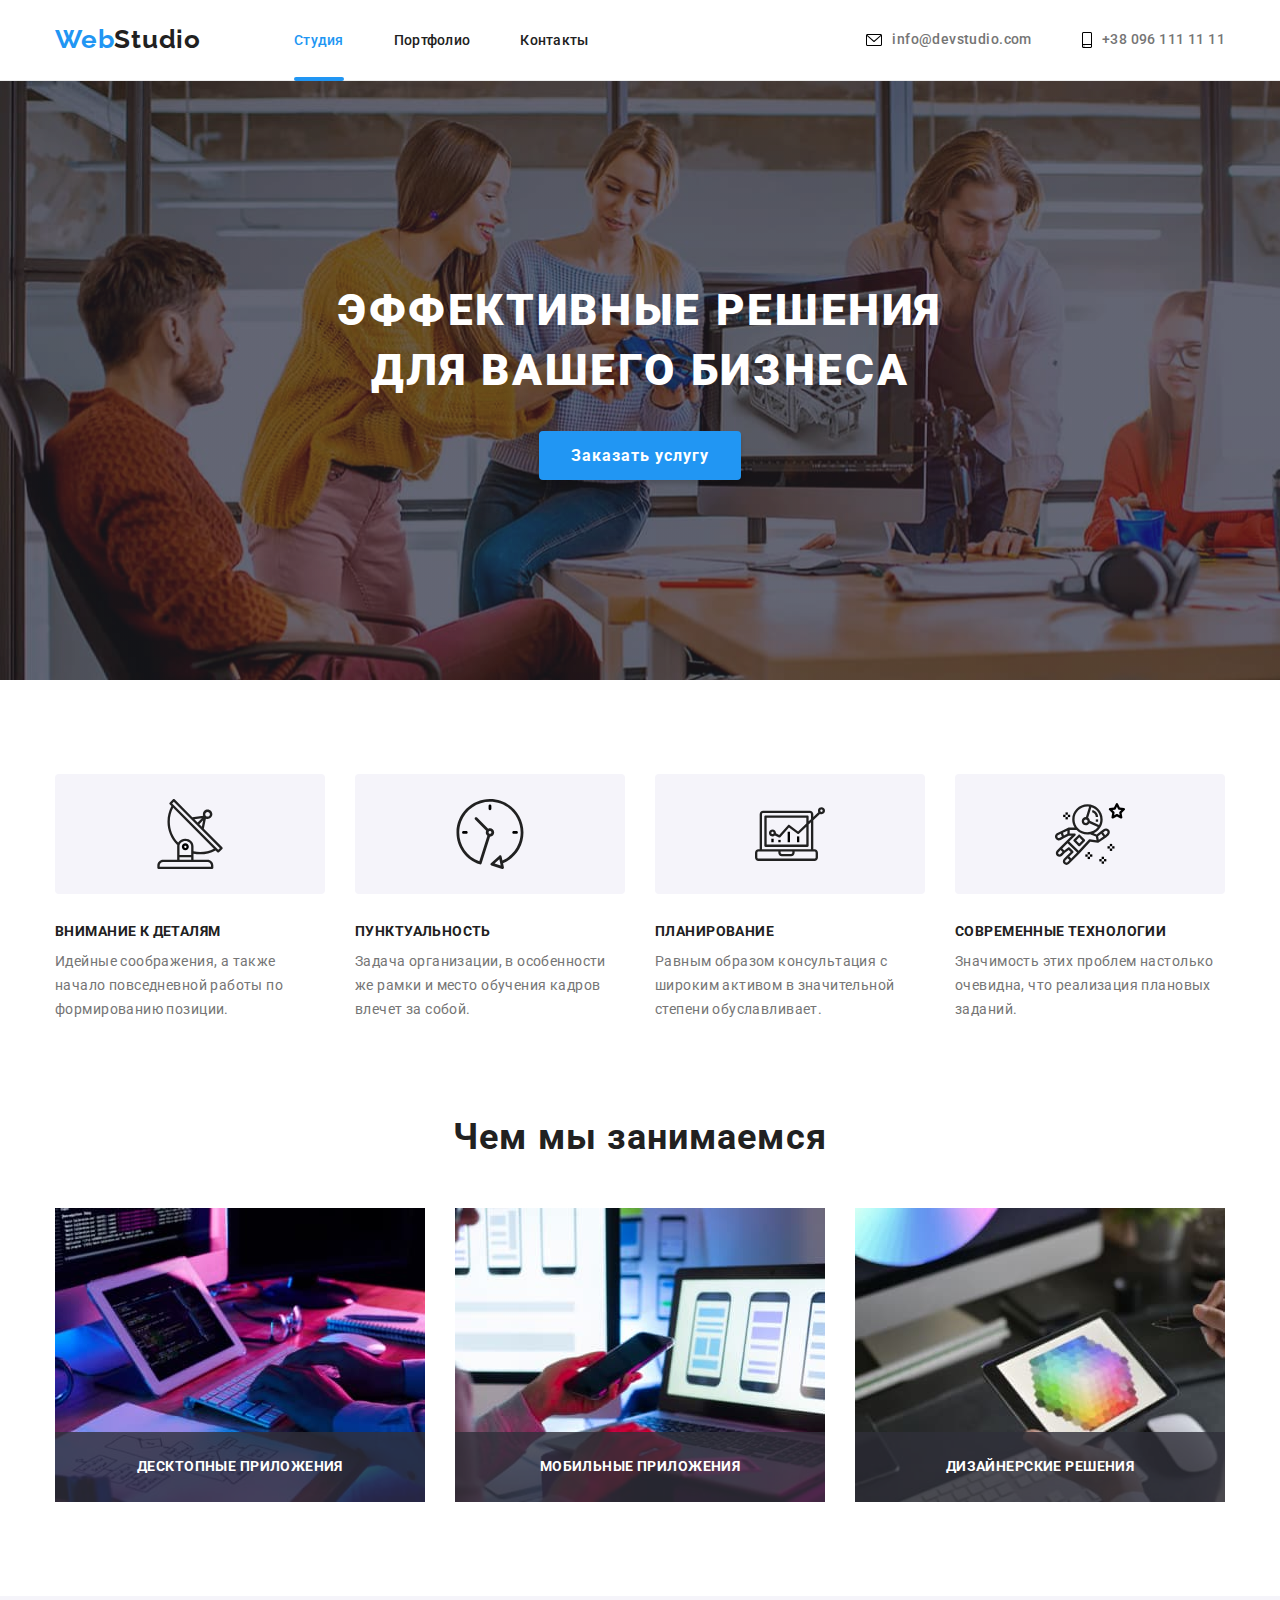
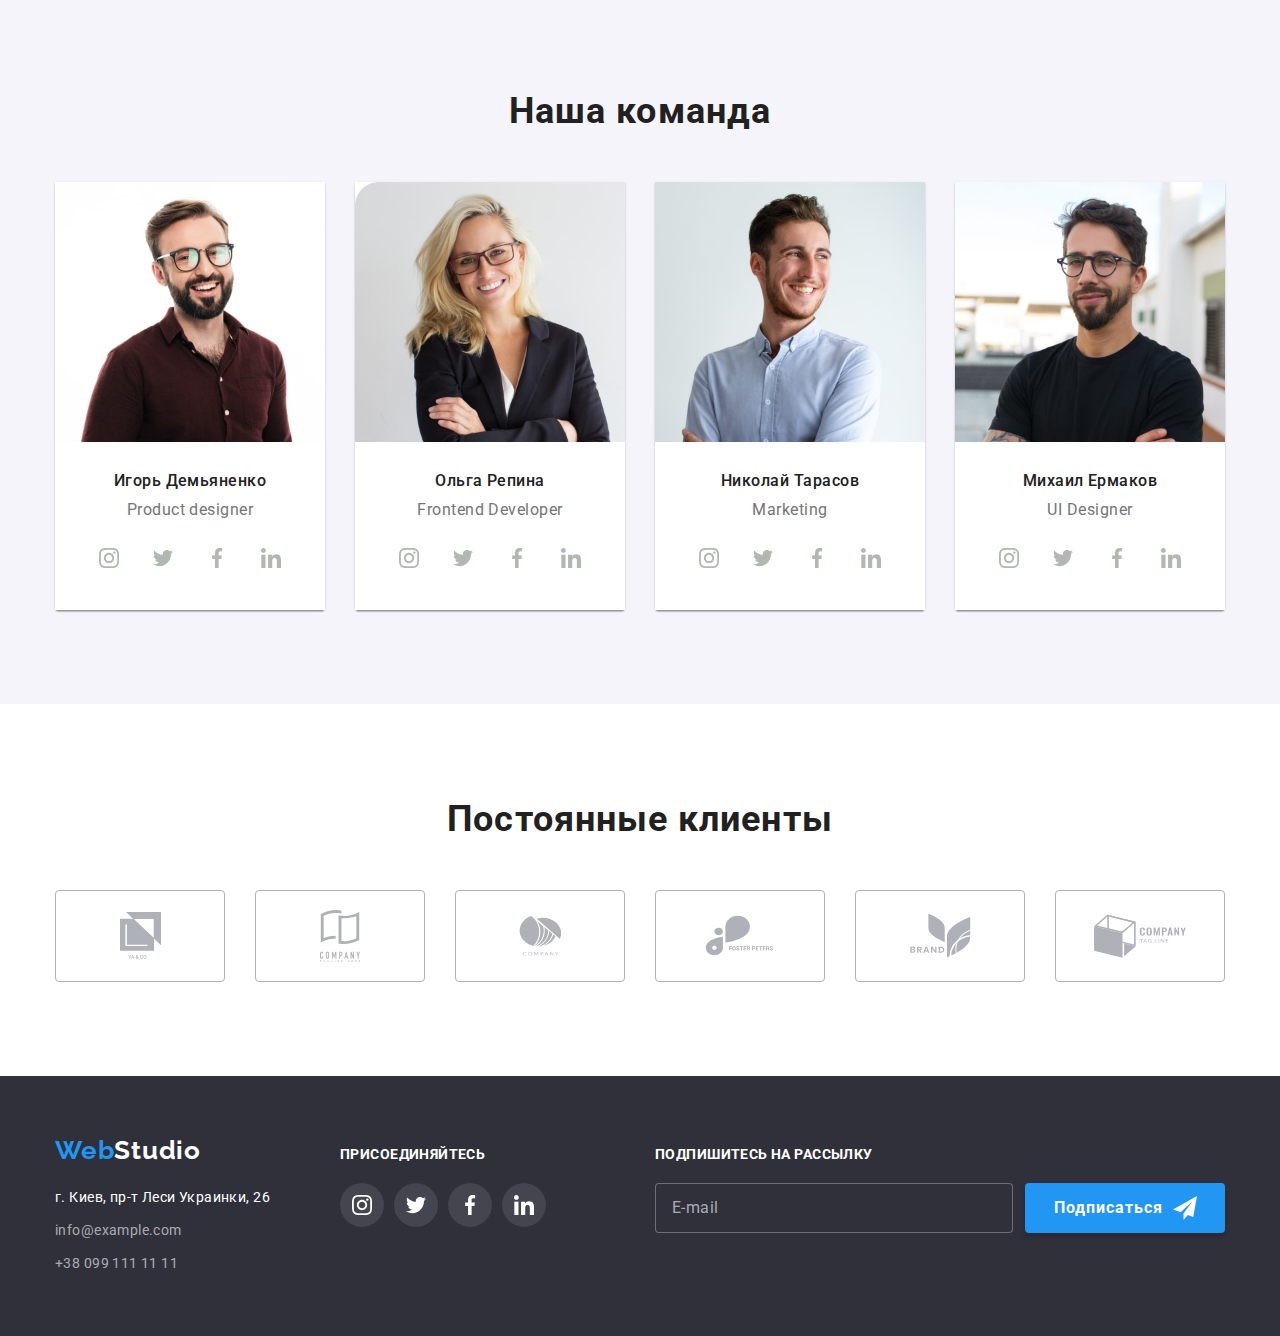
==== index.html @ 94e35ec6 "добавляет scss и бем" ====
<!DOCTYPE html>
<html lang="ru">
  <head>
    <meta charset="UTF-8" />
    <meta http-equiv="X-UA-Compatible" content="IE=edge" />
    <meta name="viewport" content="width=device-width, initial-scale=1.0" />
    <title>Web Studio</title>
    <link rel="preconnect" href="https://fonts.gstatic.com" />
    <link
      href="https://fonts.googleapis.com/css2?family=Raleway:wght@700&family=Roboto:wght@400;500;700;900&display=swap"
      rel="stylesheet"
    />
    <!-- <link
      rel="stylesheet"
      href="https://cdnjs.cloudflare.com/ajax/libs/modern-normalize/1.1.0/modern-normalize.min.css"
    /> -->
    <!-- <link rel="stylesheet" href="./css/styles.css" /> -->

    <link rel="stylesheet" href="/css/main.min.css" />
  </head>
  <body>
    <!-- =========== section header ============== -->
    <header class="section-header">
      <div class="conteiner section-header__conteiner">
        <a href="index.html" class="logo"
          ><span class="logo--blue">Web</span>Studio</a
        >
        <!--================ navigation ============== -->
        <nav class="menu">
          <ul class="list menu__list">
            <li class="menu__item">
              <a href="index.html" class="link menu__link menu__link--current"
                >Студия</a
              >
            </li>

            <li class="menu__item">
              <a href="./portfolio.html" class="link menu__link">Портфолио</a>
            </li>

            <li class="menu__item">
              <a href="" class="link menu__link">Контакты</a>
            </li>
          </ul>
        </nav>
        <ul class="list section-header__contacts">
          <li class="section-header__item">
            <a
              href="mailto:info@devstudio.com"
              class="link section-header__link"
            >
              <svg class="section-header__icon" width="16" height="12">
                <use href="./images/icons/sprite.svg#icon-envelope1"></use>
              </svg>
              info@devstudio.com</a
            >
          </li>

          <li class="section-header__item">
            <a href="tel:+380961111111" class="link section-header__link">
              <svg class="section-header__icon" width="10" height="16">
                <use href="./images/icons/sprite.svg#icon-smartphone"></use>
              </svg>
              +38 096 111 11 11</a
            >
          </li>
        </ul>
      </div>
    </header>
    <!-- =========== end section header ============== -->

    <main>
      <!--=============== section Hero ==============-->
      <section class="section-hero">
        <div class="section-hero__conteiner">
          <h1 class="section-hero__title">
            Эффективные решения для вашего бизнеса
          </h1>
          <button type="button" data-modal-open class="modal-btn">
            Заказать услугу
          </button>
        </div>
      </section>

      <!--============== section features company ===========-->
      <section class="section features">
        <div class="conteiner">
          <h2 class="visually-hidden">Особенности компании</h2>

          <ul class="list features__list">
            <li class="features__item">
              <div class="features__box">
                <svg class="features__icon">
                  <use href="./images/icons/sprite.svg#icon-antenna"></use>
                </svg>
              </div>
              <h3 class="features__title">Внимание к деталям</h3>
              <p class="features__description">
                Идейные соображения, а также начало повседневной работы по
                формированию позиции.
              </p>
            </li>

            <li class="features__item">
              <div class="features__box">
                <svg class="features__icon">
                  <use href="./images/icons/sprite.svg#icon-clock"></use>
                </svg>
              </div>
              <h3 class="features__title">Пунктуальность</h3>
              <p class="features__description">
                Задача организации, в особенности же рамки и место обучения
                кадров влечет за собой.
              </p>
            </li>

            <li class="features__item">
              <div class="features__box">
                <svg class="features__icon">
                  <use href="./images/icons/sprite.svg#icon-diagram"></use>
                </svg>
              </div>
              <h3 class="features__title">Планирование</h3>
              <p class="features__description">
                Равным образом консультация с широким активом в значительной
                степени обуславливает.
              </p>
            </li>

            <li class="features__item">
              <div class="features__box">
                <svg class="features__icon">
                  <use href="./images/icons/sprite.svg#icon-astronaut"></use>
                </svg>
              </div>
              <h3 class="features__title">Современные технологии</h3>
              <p class="features__description">
                Значимость этих проблем настолько очевидна, что реализация
                плановых заданий.
              </p>
            </li>
          </ul>
        </div>
      </section>

      <!--=============== section our doing ===================-->
      <section class="section doing">
        <div class="conteiner doing__conteiner">
          <h2 class="section__title">Чем мы занимаемся</h2>
          <ul class="list doing__list">
            <li class="doing__item">
              <div class="thumb-card">
                <img
                  src="./images/note.jpg"
                  alt="человек верстает сайт на компьютере"
                  width="370"
                  height="294"
                />
                <p class="thumb-card__overlay">Десктопные приложения</p>
              </div>
            </li>
            <li class="doing__item">
              <div class="thumb-card">
                <img
                  src="./images/box2.jpg"
                  alt="человек оптимизирует сайт для мобильных устройств"
                  width="370"
                  height="294"
                />
                <p class="thumb-card__overlay">Мобильные приложения</p>
              </div>
            </li>
            <li class="doing__item">
              <div class="thumb-card">
                <img
                  src="./images/box3.jpg"
                  alt="человек выполняет цветокоррекцию на планшете"
                  width="370"
                  height="294"
                />
                <p class="thumb-card__overlay">Дизайнерские решения</p>
              </div>
            </li>
          </ul>
        </div>
      </section>
      <!--========= section our team ==============-->
      <section class="section team">
        <div class="conteiner">
          <h2 class="section__title">Наша команда</h2>
          <ul class="list team__list">
            <li class="team__item">
              <img
                src="./images/img.jpg"
                alt="Фото Игоря Демьяненко"
                width="270"
                height="260"
              />
              <div class="team__box">
                <h3 class="team__members">Игорь Демьяненко</h3>
                <p class="team__description">Product designer</p>
                <ul class="list social-list">
                  <li class="social-list__item">
                    <a href="" class="social-list__link">
                      <svg class="social-list__icon">
                        <use
                          href="./images/icons/sprite.svg#icon-instagram"
                        ></use>
                      </svg>
                    </a>
                  </li>
                  <li class="social-list__item">
                    <a href="" class="social-list__link">
                      <svg class="social-list__icon">
                        <use
                          href="./images/icons/sprite.svg#icon-twitter"
                        ></use>
                      </svg>
                    </a>
                  </li>
                  <li class="social-list__item">
                    <a href="" class="social-list__link">
                      <svg class="social-list__icon">
                        <use
                          href="./images/icons/sprite.svg#icon-facebook"
                        ></use>
                      </svg>
                    </a>
                  </li>
                  <li class="social-list__item">
                    <a href="" class="social-list__link">
                      <svg class="social-list__icon">
                        <use
                          href="./images/icons/sprite.svg#icon-linkedin"
                        ></use>
                      </svg>
                    </a>
                  </li>
                </ul>
              </div>
            </li>
            <li class="team__item">
              <img
                src="./images/img2.jpg"
                alt="Фото Ольги Репиной"
                width="270"
                height="260"
              />
              <div class="team__box">
                <h3 class="team__members">Ольга Репина</h3>
                <p class="team__description">Frontend Developer</p>
                <ul class="list social-list">
                  <li class="social-list__item">
                    <a href="" class="social-list__link">
                      <svg class="social-list__icon">
                        <use
                          href="./images/icons/sprite.svg#icon-instagram"
                        ></use>
                      </svg>
                    </a>
                  </li>
                  <li class="social-list__item">
                    <a href="" class="social-list__link">
                      <svg class="social-list__icon">
                        <use
                          href="./images/icons/sprite.svg#icon-twitter"
                        ></use>
                      </svg>
                    </a>
                  </li>
                  <li class="social-list__item">
                    <a href="" class="social-list__link">
                      <svg class="social-list__icon">
                        <use
                          href="./images/icons/sprite.svg#icon-facebook"
                        ></use>
                      </svg>
                    </a>
                  </li>
                  <li class="social-list__item">
                    <a href="" class="social-list__link">
                      <svg class="social-list__icon">
                        <use
                          href="./images/icons/sprite.svg#icon-linkedin"
                        ></use>
                      </svg>
                    </a>
                  </li>
                </ul>
              </div>
            </li>
            <li class="team__item">
              <img
                src="./images/img3.jpg"
                alt="Фото Николая Тарасова"
                width="270"
                height="260"
              />
              <div class="team__box">
                <h3 class="team__members">Николай Тарасов</h3>
                <p class="team__description">Marketing</p>
                <ul class="list social-list">
                  <li class="social-list__item">
                    <a href="" class="social-list__link">
                      <svg class="social-list__icon">
                        <use
                          href="./images/icons/sprite.svg#icon-instagram"
                        ></use>
                      </svg>
                    </a>
                  </li>
                  <li class="social-list__item">
                    <a href="" class="social-list__link">
                      <svg class="social-list__icon">
                        <use
                          href="./images/icons/sprite.svg#icon-twitter"
                        ></use>
                      </svg>
                    </a>
                  </li>
                  <li class="social-list__item">
                    <a href="" class="social-list__link">
                      <svg class="social-list__icon">
                        <use
                          href="./images/icons/sprite.svg#icon-facebook"
                        ></use>
                      </svg>
                    </a>
                  </li>
                  <li class="social-list__item">
                    <a href="" class="social-list__link">
                      <svg class="social-list__icon">
                        <use
                          href="./images/icons/sprite.svg#icon-linkedin"
                        ></use>
                      </svg>
                    </a>
                  </li>
                </ul>
              </div>
            </li>
            <li class="team__item">
              <img
                src="./images/img4.jpg"
                alt="Фото Михаила Ермакова"
                width="270"
                height="260"
              />
              <div class="team__box">
                <h3 class="team__members">Михаил Ермаков</h3>
                <p class="team__description">UI Designer</p>
                <ul class="list social-list">
                  <li class="social-list__item">
                    <a href="" class="social-list__link">
                      <svg class="social-list__icon">
                        <use
                          href="./images/icons/sprite.svg#icon-instagram"
                        ></use>
                      </svg>
                    </a>
                  </li>
                  <li class="social-list__item">
                    <a href="" class="social-list__link">
                      <svg class="social-list__icon">
                        <use
                          href="./images/icons/sprite.svg#icon-twitter"
                        ></use>
                      </svg>
                    </a>
                  </li>
                  <li class="social-list__item">
                    <a href="" class="social-list__link">
                      <svg class="social-list__icon">
                        <use
                          href="./images/icons/sprite.svg#icon-facebook"
                        ></use>
                      </svg>
                    </a>
                  </li>
                  <li class="social-list__item">
                    <a href="" class="social-list__link">
                      <svg class="social-list__icon">
                        <use
                          href="./images/icons/sprite.svg#icon-linkedin"
                        ></use>
                      </svg>
                    </a>
                  </li>
                </ul>
              </div>
            </li>
          </ul>
        </div>
      </section>

      <!-- ===========Постоянные клиенты========= -->

      <section class="section clients">
        <div class="conteiner">
          <h2 class="section__title">Постоянные клиенты</h2>

          <ul class="list clients__list">
            <li class="clients__item">
              <a href="" class="clients__link">
                <svg class="clients__icon" width="41" height="47">
                  <use href="./images/icons/sprite.svg#icon-company-11"></use>
                </svg>
              </a>
            </li>

            <li class="clients__item">
              <a href="" class="clients__link">
                <svg class="clients__icon" width="40" height="52">
                  <use href="./images/icons/sprite.svg#icon-company-22"></use>
                </svg>
              </a>
            </li>

            <li class="clients__item">
              <a href="" class="clients__link">
                <svg class="clients__icon" width="43" height="41">
                  <use href="./images/icons/sprite.svg#icon-company-33"></use>
                </svg>
              </a>
            </li>

            <li class="clients__item">
              <a href="" class="clients__link">
                <svg class="clients__icon" width="70" height="41">
                  <use href="./images/icons/sprite.svg#icon-company-44"></use>
                </svg>
              </a>
            </li>

            <li class="clients__item">
              <a href="" class="clients__link">
                <svg class="clients__icon" width="63" height="45">
                  <use href="./images/icons/sprite.svg#icon-company-55"></use>
                </svg>
              </a>
            </li>

            <li class="clients__item">
              <a href="" class="clients__link">
                <svg class="clients__icon" width="94" height="44">
                  <use href="./images/icons/sprite.svg#icon-company-66"></use>
                </svg>
              </a>
            </li>
          </ul>
        </div>
      </section>

      <!-- =========== end Постоянные клиенты========= -->
    </main>

    <!--=============== footer ======================-->

    <footer class="footer">
      <h2 class="visually-hidden">address</h2>
      <div class="conteiner footer__conteiner">
        <div class="footer__box">
          <a href="index.html" class="logo footer__logo"
            ><span class="logo--blue">Web</span
            ><span class="logo--white">Studio</span></a
          >
          <!--============ address ======================= -->
          <address class="address">
            <ul class="list">
              <li class="address__item">
                <a
                  class="link address__link--map"
                  href="https://goo.gl/maps/fbzE28KHbHKd9AAWA"
                  target="_blank"
                  rel="noopener norefferer"
                  >г. Киев, пр-т Леси Украинки, 26</a
                >
              </li>
              <li class="address__item">
                <a href="mailto:info@example.com" class="link address__link"
                  >info@example.com</a
                >
              </li>
              <li>
                <a href="tel:+380991111111" class="link address__link"
                  >+38 099 111 11 11</a
                >
              </li>
            </ul>
          </address>
        </div>

        <div class="social-box">
          <b class="footer__subtitle">присоединяйтесь</b>
          <ul class="list social-list">
            <li class="social-list__item">
              <a href="" class="social-list__link social-list__link--footer">
                <svg class="social-list__icon">
                  <use href="./images/icons/sprite.svg#icon-instagram"></use>
                </svg>
              </a>
            </li>
            <li class="social-list__item">
              <a href="" class="social-list__link social-list__link--footer">
                <svg class="social-list__icon">
                  <use href="./images/icons/sprite.svg#icon-twitter"></use>
                </svg>
              </a>
            </li>
            <li class="social-list__item">
              <a href="" class="social-list__link social-list__link--footer">
                <svg class="social-list__icon">
                  <use href="./images/icons/sprite.svg#icon-facebook"></use>
                </svg>
              </a>
            </li>
            <li class="social-list__item">
              <a href="" class="social-list__link social-list__link--footer">
                <svg class="social-list__icon">
                  <use href="./images/icons/sprite.svg#icon-linkedin"></use>
                </svg>
              </a>
            </li>
          </ul>
        </div>

        <div class="footer__form-box">
          <b class="footer__subtitle">Подпишитесь на рассылку</b>
          <form action="#" class="footer__form">
            <label class="footer__label"
              ><input
                type="email"
                name="mail"
                class="footer__input"
                placeholder="E-mail"
            /></label>

            <button type="submit" class="footer__btn">
              Подписаться
              <svg class="footer__icon">
                <use href="./images/icons/sprite.svg#icon-plane"></use>
              </svg>
            </button>
          </form>
        </div>
      </div>
    </footer>

    <!--  ======== модальное окно ======= -->

    <div class="backdrop is-hidden" data-modal>
      <form class="modal">
        <button type="button" data-modal-close class="close-btn">
          <svg class="close-btn__img" width="18" height="18">
            <use href="./images/icons/sprite.svg#icon-close-x"></use>
          </svg>
        </button>

        <b class="modal__title"> Оставьте свои данные, мы вам перезвоним </b>

        <div class="modal__field">
          <label class="modal__label" for="user-name">Имя</label>
          <div class="modal__icon-box">
            <input
              id="user-name"
              type="text"
              class="modal__input"
              name="name"
              minlength="2"
              placeholder=" "
              required
            />

            <svg class="modal__icon" width="18" height="18">
              <use href="./images/icons/sprite.svg#icon-person"></use>
            </svg>
          </div>
        </div>

        <div class="modal__field">
          <label class="modal__label" for="user-tel">Телефон</label>
          <div class="modal__icon-box">
            <input
              id="user-tel"
              type="tel"
              class="modal__input"
              name="tel"
              required
              pattern="[0-9]{3}-[0-9]{3}-[0-9]{2}-[0-9]{2}"
              title="000-000-00-00"
              placeholder=" "
            />
            <svg class="modal__icon" width="18" height="18">
              <use href="./images/icons/sprite.svg#icon-phone"></use>
            </svg>
          </div>
        </div>

        <div class="modal__field">
          <label class="modal__label" for="user-mail">Почта</label>
          <div class="modal__icon-box">
            <input
              id="user-mail"
              type="email"
              class="modal__input"
              name="mail"
              required
              placeholder=" "
            />
            <svg class="modal__icon" width="18" height="18">
              <use href="./images/icons/sprite.svg#icon-email"></use>
            </svg>
          </div>
        </div>

        <label class="modal__label" for="comment">Комментарий</label>
        <textarea
          placeholder="Введите текст"
          class="modal__comment modal__input"
          name="comment"
          id="comment"
        ></textarea>

        <label class="checkbox">
          <input
            type="checkbox"
            name="checkbox"
            class="checkbox__input"
            required
            value="accept-policy"
          />
          <span class="checkbox__icon"></span>

          Соглашаюсь с рассылкой и принимаю &nbsp;<a
            class="modal__link"
            href=""
          >
            Условия договора</a
          >
        </label>

        <button type="submit" class="modal__btn-submit">Отправить</button>
      </form>
    </div>

    <script src="./js/modal.js"></script>
  </body>
</html>
---- css/styles.css ----
:root {
  --brand-color: #2196f3;
  --hover-bnt: #188ce8;
  --color-main: #212121;
  --color-grey: #757575;
  --color-wight: #ffffff;
  --font-main: "roboto";
  --font-logo: "raleway";
  --bgc: #2f303a;
  --bgc-lighter: #f5f4fa;
  --link-address: rgba(255, 255, 255, 0.6);
}

h1,
h2,
h3,
h4,
h5,
h6,
p {
  margin-top: 0;
  margin-bottom: 0;
}

ul,
ol {
  margin-top: 0;
  margin-bottom: 0;
  padding-left: 0;
}

img {
  display: block;
}

.list {
  list-style: none;
}
.link {
  text-decoration: none;
}

/*================= body ================*/

body {
  font-family: var(--font-main), sans-serif;
  color: var(--color-main);
  background-color: var(--color-wight);
}

/*================= end body ================*/
/* ================components========== */
.conteiner {
  width: 1200px;
  margin-left: auto;
  margin-right: auto;
  padding-left: 15px;
  padding-right: 15px;
}

.section {
  padding-top: 94px;
  padding-bottom: 94px;
}

.section__title {
  text-align: center;
  font-size: 36px;
  line-height: 42px;
  letter-spacing: 0.03em;
  color: var(--color-main);
  margin-bottom: 50px;
}

.visually-hidden {
  position: absolute;
  width: 1px;
  height: 1px;
  margin: -1px;
  border: 0;
  padding: 0;
  clip: rect(0 0 0 0);
  overflow: hidden;
}
/* ================end components========== */

/*========= section header ============== */

.section-header {
  padding-top: 25px;
  padding-bottom: 25px;
  border-bottom: 1px solid #ececec;
}

.section-header__conteiner {
  display: flex;
  align-items: center;
}

.logo {
  font-family: var(--font-logo), sans-serif;
  font-weight: 700;
  color: var(--color-main);
  text-decoration: none;
  margin-right: 93px;
  font-size: 26px;
  letter-spacing: 0.03em;
}
.logo--blue {
  color: var(--brand-color);
}
.logo--white {
  color: var(--color-wight);
}

/*========= end section header ============== */

/*================ navigation ==============*/

.menu__list {
  display: flex;
  align-items: center;
}

.menu__item:not(:last-child) {
  margin-right: 50px;
}

.menu__link {
  color: var(--color-main);
  font-size: 14px;
  font-weight: 500;
  line-height: 1.14;
  letter-spacing: 0.02em;

  transition: color 250ms cubic-bezier(0.4, 0, 0.2, 1);
}
.menu__link:hover,
.menu__link:focus {
  color: var(--brand-color);
}
.menu__link.menu__link--current {
  color: var(--brand-color);
}
.menu__item {
  position: relative;
}
.menu__link--current::after {
  content: "";
  display: block;
  position: absolute;

  width: 100%;
  height: 4px;
  background-color: var(--brand-color);
  left: 0;
  top: 46px;
  border-radius: 2px;
}
/*============ end navigation ==============*/

/*=============== header contacts ===========*/

.section-header__contacts {
  display: flex;
  margin-left: auto;
}

.section-header__item:not(:last-child) {
  margin-right: 50px;
}

.section-header__link {
  font-size: 14px;
  font-weight: 500;
  line-height: 1.71;
  letter-spacing: 0.03em;
  color: var(--color-grey);
  display: inline-flex;
  align-items: center;

  transition-property: color;
  transition-duration: 250ms;
  transition-timing-function: cubic-bezier(0.4, 0, 0.2, 1);
}
.section-header__link:hover,
.section-header__link:focus {
  color: var(--brand-color);
}

/*================ вариант 1 =========== */
/* .section-header__icon {
  fill: var(--color-grey);
  margin-right: 10px;
}
.section-header__link:hover .section-header__icon,
.section-header__link:focus .section-header__icon {
  fill: var(--brand-color);
} */

/*================ вариант 2 =========== */
.section-header__icon {
  margin-right: 10px;
  fill: currentColor;
}

/*================ end header contacts =========*/

/*-================= section Hero ============ */
.section-hero {
  text-align: center;
  padding-top: 200px;
  padding-bottom: 200px;
  max-width: 1600px;
  margin: 0px auto;
  background-image: linear-gradient(
      rgba(47, 48, 58, 0.4),
      rgba(47, 48, 58, 0.4)
    ),
    url(../images/bg-hero.jpg);
  background-color: #c4c4c4;
}

.section-hero__conteiner {
  width: 696px;
  margin-left: auto;
  margin-right: auto;
}

.section-hero__title {
  font-weight: 900;
  font-size: 44px;
  line-height: 1.36;
  letter-spacing: 0.06em;
  text-transform: uppercase;
  color: var(--color-wight);
  margin-bottom: 30px;
}
.modal-btn {
  background: #188ce8;
  box-shadow: 0px 4px 4px rgba(0, 0, 0, 0.15);
  border-radius: 4px;
  padding: 10px 32px;
  border: none;

  font-weight: bold;
  font-size: 16px;
  line-height: 1.87;
  cursor: pointer;
  letter-spacing: 0.06em;

  color: var(--color-wight);
  background-color: var(--brand-color);

  transition-property: background-color;
  transition-duration: 250ms;
  transition-timing-function: cubic-bezier(0.4, 0, 0.2, 1);
}
.modal-btn:focus,
.modal-btn:hover {
  background-color: var(--hover-bnt);
}
/*-=========== end section Hero ========== */

/* ==== section features company ===== */

.features {
  padding-bottom: 0;
}

.features__icon {
  width: 70px;
  height: 70px;
  /* display: block; */
}

.features__box {
  display: flex;
  justify-content: center;
  align-items: center;

  margin-bottom: 30px;
  width: 270px;
  height: 120px;
  background-color: var(--bgc-lighter);
  border-radius: 4px;
}

.features__list {
  display: flex;
  margin-top: -30px;
  margin-left: -30px;
}

.features__item {
  margin-top: 30px;
  margin-left: 30px;
  flex-basis: calc(100% / 3 - 30px);
}

.features__title {
  font-size: 14px;
  line-height: 1.14;
  letter-spacing: 0.03em;
  text-transform: uppercase;
  color: var(--color-main);
  margin-bottom: 10px;
}
.features__description {
  font-size: 14px;
  line-height: 1.71;
  letter-spacing: 0.03em;
  color: var(--color-grey);
}
/* ====== end section features company ===== */

/*========== section our doing =============*/

.doing__list {
  display: flex;
  /* justify-content: space-between; */
  margin-left: -30px;
  margin-top: -30px;
}

.doing__item {
  margin-left: 30px;
  margin-top: 30px;
  flex-basis: calc(100% / 3 - 30px);
}

.thumb-card {
  position: relative;
}

.thumb-card__overlay {
  display: flex;
  position: absolute;
  left: 0;
  bottom: 0;

  width: 100%;
  height: 70px;

  background-color: rgba(47, 48, 58, 0.8);

  padding: 27px;
  justify-content: center;
  font-size: 14px;
  font-weight: bold;
  line-height: 1.14;
  letter-spacing: 0.03em;
  text-transform: uppercase;
  color: var(--color-wight);
}

.doing__conteiner {
  padding-top: 0;
}

/*========== end section our doing =============*/

/*============= section our team ==============*/
.team {
  background-color: var(--bgc-lighter);
}

.team__list {
  display: flex;
  margin-top: -30px;
  margin-left: -30px;
}

.team__item {
  margin-top: 30px;
  margin-left: 30px;
  flex-basis: calc(100% / 3 - 30px);
  box-shadow: 0px 1px 3px rgba(0, 0, 0, 0.12), 0px 1px 1px rgba(0, 0, 0, 0.14),
    0px 2px 1px rgba(0, 0, 0, 0.2);
  border-radius: 0px 0px 4px 4px;
}

.social-list {
  display: flex;
  justify-content: space-between;

  margin-top: 16px;
}

.social-list__item {
  width: 44px;
  height: 44px;
}

.social-list__link {
  display: flex;
  justify-content: center;
  align-items: center;
  border-radius: 50%;
  width: 100%;
  height: 100%;

  color: rgb(177, 184, 175);

  transition: background-color 250ms cubic-bezier(0.4, 0, 0.2, 1),
    color 250ms cubic-bezier(0.4, 0, 0.2, 1);
}

.social-list__link:hover,
.social-list__link:focus {
  color: var(--color-wight);
  background-color: var(--brand-color);
}

.social-list__icon {
  width: 20px;
  height: 20px;
  fill: currentColor;
}

.team__box {
  padding-top: 30px;
  padding-bottom: 30px;
  padding-left: 32px;
  padding-right: 32px;

  background: var(--color-wight);
}

.team__members {
  font-weight: 500;
  font-size: 16px;
  line-height: 1.18;
  text-align: center;
  letter-spacing: 0.03em;
  color: var(--color-main);

  margin-bottom: 10px;
}
.team__description {
  font-size: 16px;
  line-height: 1.18;
  text-align: center;
  letter-spacing: 0.03em;
  color: var(--color-grey);
}
/*============ end section our team ==============*/

/* -- ===========Постоянные клиенты=========  */

.clients__list {
  display: flex;
  justify-content: space-between;
  align-items: center;

  margin-top: 50px;
}

.clients__item {
  display: flex;
  width: 170px;
  height: 92px;
}

.clients__link {
  display: flex;
  justify-content: center;
  align-items: center;
  width: 100%;
  height: 100%;

  color: #afb1b8;
  border: 1px solid #afb1b8;
  border-radius: 4px;

  transition: color 250ms cubic-bezier(0.4, 0, 0.2, 1),
    border-color 250ms cubic-bezier(0.4, 0, 0.2, 1);
}

.clients__link:hover,
.clients__link:focus {
  color: var(--brand-color);
  border-color: var(--brand-color);
}

.clients__icon {
  fill: currentColor;
}

/* -- =========== end Постоянные клиенты =========  */

/* ============== footer ============= */
.footer {
  background-color: var(--bgc);
  padding-top: 60px;
  padding-bottom: 60px;
}

.footer__logo {
  display: inline-block;
  margin-bottom: 20px;
  margin-right: auto;
}

/* <!--========= address ============ --> */
.address {
  font-style: normal;
}

.address__item {
  margin-bottom: 9px;
}

.address__link {
  font-size: 14px;
  line-height: 1.71;
  letter-spacing: 0.03em;
  color: var(--link-address);

  transition: color 250ms cubic-bezier(0.4, 0, 0.2, 1);
}

.address__link--map {
  font-size: 14px;
  line-height: 1.71;
  letter-spacing: 0.03em;
  color: var(--color-wight);

  transition: color 250ms cubic-bezier(0.4, 0, 0.2, 1);
}
.address__link--map:hover,
.address__link--map:focus,
.address__link:hover,
.address__link:focus {
  color: var(--bgc-lighter);
}

.footer__conteiner {
  display: flex;
  align-items: baseline;
}

.social-box {
  display: block;
  /* align-items: baseline; */
  width: 206px;
  height: 80px;
  margin-left: 70px;
}
.footer__subtitle {
  display: block;
  margin-bottom: 20px;

  color: var(--color-wight);
  font-size: 14px;
  line-height: 1.14;
  letter-spacing: 0.03em;
  text-transform: uppercase;
  margin-bottom: 20px;
}

.social-list__link--footer {
  color: var(--color-wight);

  background-color: rgba(255, 255, 255, 0.1);
}

.footer__form {
  display: flex;
}
.footer__form-box {
  width: 570px;
  height: 86px;

  /* margin-left: 93px; */
  margin-left: auto;
}

.footer__input::placeholder {
  font-size: 16px;
  line-height: 1.25;
  letter-spacing: 0.03em;

  color: rgba(255, 255, 255, 0.6);
}
.footer__input {
  width: 358px;
  height: 50px;

  padding: 15px 16px;

  border: 1px solid rgba(255, 255, 255, 0.3);
  border-radius: 4px;

  color: rgba(255, 255, 255, 0.6);

  background-color: var(--bgc);
  /* filter: drop-shadow(0px 4px 4px rgba(0, 0, 0, 0.15)); */

  transition: drop-shadow 250ms cubic-bezier(0.4, 0, 0.2, 1),
    border-color 250ms cubic-bezier(0.4, 0, 0.2, 1);
}
.footer__input:focus,
.footer__input:hover {
  outline: none;
  border-color: var(--brand-color);
  filter: drop-shadow(0px 4px 4px rgba(0, 0, 0, 0.15));
}

.footer__icon {
  width: 24px;
  height: 24px;
  margin-left: 10px;
}

.footer__btn {
  width: 200px;
  height: 50px;

  padding: 10px 28px 10px 29px;
  margin-left: 12px;

  font-weight: bold;
  font-size: 16px;
  line-height: 1.87;

  display: flex;
  align-items: center;
  text-align: center;
  cursor: pointer;

  letter-spacing: 0.06em;
  color: var(--color-wight);

  background-color: var(--brand-color);
  box-shadow: 0px 4px 4px rgba(0, 0, 0, 0.15);
  border-radius: 4px;
  border: transparent;

  transition: background-color 250ms cubic-bezier(0.4, 0, 0.2, 1);
}

.footer__btn:hover,
.footer__btn:focus {
  background-color: var(--hover-bnt);
}
/* <!--========= end address ============ --> */
/* ============== end footer ============= */

/* <!--======= section portfolio =====--> */

.filter {
  display: flex;
  flex-wrap: wrap;
  margin-bottom: 50px;
  justify-content: center;
}

.filter__item:not(:last-child) {
  margin-right: 8px;
}

.filter__btn {
  background-color: var(--bgc-lighter);
  font-weight: 500;
  font-size: 16px;
  line-height: 1.62;
  letter-spacing: 0.03em;
  color: var(--color-main);
  cursor: pointer;
  border: none;
  border-radius: 4px;
  padding: 6px 22px;

  transition: color 250ms cubic-bezier(0.4, 0, 0.2, 1),
    background-color 250ms cubic-bezier(0.4, 0, 0.2, 1),
    box-shadow 250ms cubic-bezier(0.4, 0, 0.2, 1);
}

.filter__btn:focus,
.filter__btn:hover {
  background-color: var(--brand-color);
  color: var(--color-wight);
  box-shadow: 0px 3px 1px rgba(0, 0, 0, 0.1), 0px 1px 2px rgba(0, 0, 0, 0.08),
    0px 2px 2px rgba(0, 0, 0, 0.12);
}

.card__list {
  display: flex;
  flex-wrap: wrap;
  margin-top: -30px;
  margin-left: -30px;
}

.card__box {
  padding: 20px 24px;
  background: var(--color-wight);

  border-bottom: 1px solid #eeeeee;
  border-left: 1px solid #eeeeee;
  border-right: 1px solid #eeeeee;
}

.card__item {
  margin-top: 30px;
  margin-left: 30px;
  flex-basis: calc(100% / 3 - 30px);
  transition: box-shadow 250ms cubic-bezier(0.4, 0, 0.2, 1);
}

.card__item:hover {
  box-shadow: 0px 1px 1px rgba(0, 0, 0, 0.12), 0px 4px 4px rgba(0, 0, 0, 0.06),
    1px 4px 6px rgba(0, 0, 0, 0.16);
}

.card__title {
  font-size: 18px;
  line-height: 2;
  letter-spacing: 0.06em;
  color: var(--color-main);
}
.card__descrip {
  font-size: 16px;
  line-height: 1.87;
  letter-spacing: 0.03em;
  color: var(--color-grey);
}

.card__link {
  display: block;
}

.card__thumb {
  position: relative;
  overflow: hidden;
}
.card__overlay {
  background-color: rgba(33, 150, 243, 0.9);
  font-size: 18px;
  line-height: 1.56;
  padding: 63px 24px;
  letter-spacing: 0.03em;
  color: var(--color-wight);

  position: absolute;
  top: 0;
  left: 0;
  width: 100%;
  height: 100%;

  overflow: auto;

  transform: translateY(101%);
  transition: transform 250ms cubic-bezier(0.4, 0, 0.2, 1);
}

.card__item:hover .card__overlay,
.card__link:focus .card__overlay {
  transform: translateY(0);
}

/* <!--======= end section portfolio =====--> */

/* ============модальное окно======== */

.backdrop {
  position: fixed;
  top: 0;
  left: 0;

  width: 100vw;
  height: 100vh;

  background-color: rgba(0, 0, 0, 0.2);

  opacity: 1;
  visibility: visible;
  pointer-events: auto;

  transition: opacity 250ms cubic-bezier(0.4, 0, 0.2, 1),
    visibility 250ms cubic-bezier(0.4, 0, 0.2, 1);
}

.backdrop.is-hidden {
  opacity: 0;
  pointer-events: none;
  visibility: hidden;
}

.backdrop.is-hidden .modal {
  transform: translate(-50%, -50%) scale(1.1);
}

.modal {
  position: absolute;
  top: 50%;
  left: 50%;

  width: 528px;
  height: 581px;

  padding: 40px 39px 40px 41px;

  background: var(--color-wight);
  box-shadow: 0px 1px 3px rgba(0, 0, 0, 0.12), 0px 1px 1px rgba(0, 0, 0, 0.14),
    0px 2px 1px rgba(0, 0, 0, 0.2);
  border-radius: 4px;

  transform: translate(-50%, -50%) scale(1);
  transition: transform 250ms cubic-bezier(0.4, 0, 0.2, 1);
}

.close-btn {
  position: absolute;
  top: 8px;
  right: 8px;

  width: 30px;
  height: 30px;

  display: flex;
  align-items: center;
  justify-content: center;
  padding: 0px;

  cursor: pointer;

  background: var(--color-wight);
  border-radius: 50%;
  border: 1px solid rgba(0, 0, 0, 0.1);
}

.close-btn:hover .close-btn__img,
.close-btn:focus .close-btn__img {
  fill: var(--brand-color);
  transition: fill 250ms cubic-bezier(0.4, 0, 0.2, 1);
}

.modal__title {
  display: block;
  font-size: 20px;
  line-height: 1.15;
  text-align: center;
  letter-spacing: 0.03em;

  color: var(--color-main);

  margin-bottom: 12px;
}
.modal__input {
  width: 100%;
  height: 40px;
  margin: 0;

  margin-bottom: 10px;
  padding-left: 42px;
  display: block;

  border: 1px solid rgba(33, 33, 33, 0.2);
  border-radius: 4px;
  transition: border-color 250ms cubic-bezier(0.4, 0, 0.2, 1);
}
.modal__input:focus {
  outline: none;
  border-color: var(--brand-color);
}

/* .modal__field {
  position: relative;
} */

.modal__label {
  display: block;

  margin-bottom: 4px;

  font-weight: normal;
  font-size: 12px;
  line-height: 1.16;
  letter-spacing: 0.01em;

  color: var(--color-grey);
}

.modal__icon-box {
  position: relative;
}
.modal__icon {
  display: inline-block;
  position: absolute;
  top: 50%;
  left: 15px;

  transform: translateY(-50%);
  transition: fill 250ms cubic-bezier(0.4, 0, 0.2, 1);
}
.modal__input:focus + .modal__icon {
  fill: var(--brand-color);
}

/* .modal__input:focus:not(:placeholder-shown):valid {
  border-color: var(--brand-color);
}
.modal__input:focus:not(:placeholder-shown):invalid {
  border-color: rgba(33, 33, 33, 0.2);
} */

/* .modal__input:focus:valid {
  border-color: var(--brand-color);
}
.modal__input:focus:invalid {
  border-color: rgba(33, 33, 33, 0.2);
} */

.modal__comment {
  width: 100%;
  height: 120px;

  padding: 12px 16px;
  margin-bottom: 20px;

  border: 1px solid rgba(33, 33, 33, 0.2);
  border-radius: 4px;

  resize: none;

  font-size: 12px;
  line-height: 1.16;
  letter-spacing: 0.01em;
}
.modal__comment::placeholder {
  color: rgba(117, 117, 117, 0.5);
}

.checkbox {
  display: flex;
  align-items: center;

  font-weight: normal;
  font-size: 14px;
  line-height: 1.71;
  letter-spacing: 0.03em;

  color: var(--color-grey);
}
.checkbox__input {
  /* -webkit-appearance: none;
  -moz-appearance: none;
  appearance: none;
  position: absolute; */

  position: absolute;
  width: 1px;
  height: 1px;
  margin: -1px;
  border: 0;
  padding: 0;
  clip: rect(0 0 0 0);
  overflow: hidden;
}

.modal__link {
  color: var(--brand-color);
}

.checkbox__icon {
  display: inline-block;
  width: 16px;
  height: 15px;

  border: 2px solid var(--color-main);
  border-radius: 2px;
  margin-right: 7px;
  margin-left: 13px;

  cursor: pointer;

  transition: border 250ms cubic-bezier(0.4, 0, 0.2, 1);
}

.checkbox__input:checked + .checkbox__icon {
  background-color: var(--brand-color);
  border-color: var(--brand-color);

  background-image: url(../images/icons/check.svg);
  background-size: contain;
  background-origin: border-box;

  transition: background-color 250ms cubic-bezier(0.4, 0, 0.2, 1);
}
.checkbox__input:focus + .checkbox__icon {
  border: 2px solid var(--brand-color);
}

.modal__btn-submit {
  display: block;
  padding-top: 10px;
  padding-bottom: 10px;
  width: 200px;
  margin: 0 auto;
  cursor: pointer;
  margin-top: 30px;

  background-color: var(--brand-color);
  box-shadow: 0px 4px 4px rgba(0, 0, 0, 0.15);
  border-radius: 4px;
  border-color: transparent;

  letter-spacing: 0.06em;
  font-weight: bold;
  font-size: 16px;
  line-height: 1.87;

  color: var(--color-wight);

  transition: background-color 250ms cubic-bezier(0.4, 0, 0.2, 1);
}

.modal__btn-submit:hover,
.modal__btn-submit:focus {
  background-color: var(--hover-bnt);
}
---- css/main.min.css ----
:root{--brand-color: #2196f3;--hover-bnt: #188ce8;--color-main: #212121;--color-grey: #757575;--color-wight: #ffffff;--font-main: "roboto";--font-logo: "raleway";--bgc: #2f303a;--bgc-lighter: #f5f4fa;--link-address: rgba(255, 255, 255, 0.6)}.visually-hidden{position:absolute;width:1px;height:1px;margin:-1px;border:0;padding:0;clip:rect(0 0 0 0);overflow:hidden}*,::after,::before{box-sizing:border-box}:root{-moz-tab-size:4;tab-size:4}html{line-height:1.15;-webkit-text-size-adjust:100%}body{margin:0}body{font-family:system-ui, -apple-system, "Segoe UI", Roboto, Helvetica, Arial, sans-serif, "Apple Color Emoji", "Segoe UI Emoji"}hr{height:0;color:inherit}abbr[title]{text-decoration:underline dotted}b,strong{font-weight:bolder}code,kbd,pre,samp{font-family:ui-monospace, SFMono-Regular, Consolas, "Liberation Mono", Menlo, monospace;font-size:1em}small{font-size:80%}sub,sup{font-size:75%;line-height:0;position:relative;vertical-align:baseline}sub{bottom:-0.25em}sup{top:-0.5em}table{text-indent:0;border-color:inherit}button,input,optgroup,select,textarea{font-family:inherit;font-size:100%;line-height:1.15;margin:0}button,select{text-transform:none}[type="button"],[type="reset"],[type="submit"],button{-webkit-appearance:button}::-moz-focus-inner{border-style:none;padding:0}:-moz-focusring{outline:1px dotted ButtonText}:-moz-ui-invalid{box-shadow:none}legend{padding:0}progress{vertical-align:baseline}::-webkit-inner-spin-button,::-webkit-outer-spin-button{height:auto}[type="search"]{-webkit-appearance:textfield;outline-offset:-2px}::-webkit-search-decoration{-webkit-appearance:none}::-webkit-file-upload-button{-webkit-appearance:button;font:inherit}summary{display:list-item}h1,h2,h3,h4,h5,h6,p{margin-top:0;margin-bottom:0}ul,ol{margin-top:0;margin-bottom:0;padding-left:0}img{display:block}.list{list-style:none}.link{text-decoration:none}body{font-family:var(--font-main),sans-serif;color:var(--color-main);background-color:var(--color-wight)}.section{padding-top:94px;padding-bottom:94px}.conteiner{width:1200px;margin-left:auto;margin-right:auto;padding-left:15px;padding-right:15px}.section__title{text-align:center;font-size:36px;line-height:42px;letter-spacing:0.03em;color:var(--color-main);margin-bottom:50px}.logo{font-family:var(--font-logo),sans-serif;font-weight:700;color:var(--color-main);text-decoration:none;margin-right:93px;font-size:26px;letter-spacing:0.03em}.logo--blue{color:var(--brand-color)}.logo--white{color:var(--color-wight)}.modal-btn{background:#188ce8;box-shadow:0px 4px 4px rgba(0,0,0,0.15);border-radius:4px;padding:10px 32px;border:none;font-weight:bold;font-size:16px;line-height:1.87;cursor:pointer;letter-spacing:0.06em;color:var(--color-wight);background-color:var(--brand-color);transition-property:background-color;transition-duration:250ms;transition-timing-function:cubic-bezier(0.4, 0, 0.2, 1)}.modal-btn:focus,.modal-btn:hover{background-color:var(--hover-bnt)}.social-list{display:flex;justify-content:space-between;margin-top:16px}.social-list__item{width:44px;height:44px}.social-list__link{display:flex;justify-content:center;align-items:center;border-radius:50%;width:100%;height:100%;color:#b1b8af;transition:background-color 250ms cubic-bezier(0.4, 0, 0.2, 1),color 250ms cubic-bezier(0.4, 0, 0.2, 1)}.social-list__link:hover,.social-list__link:focus{color:var(--color-wight);background-color:var(--brand-color)}.social-list__icon{width:20px;height:20px;fill:currentColor}.backdrop{position:fixed;top:0;left:0;width:100vw;height:100vh;background-color:rgba(0,0,0,0.2);opacity:1;visibility:visible;pointer-events:auto;transition:opacity 250ms cubic-bezier(0.4, 0, 0.2, 1),visibility 250ms cubic-bezier(0.4, 0, 0.2, 1)}.backdrop.is-hidden{opacity:0;pointer-events:none;visibility:hidden}.backdrop.is-hidden .modal{transform:translate(-50%, -50%) scale(1.1)}.modal{position:absolute;top:50%;left:50%;width:528px;height:581px;padding:40px 39px 40px 41px;background:var(--color-wight);box-shadow:0px 1px 3px rgba(0,0,0,0.12),0px 1px 1px rgba(0,0,0,0.14),0px 2px 1px rgba(0,0,0,0.2);border-radius:4px;transform:translate(-50%, -50%) scale(1);transition:transform 250ms cubic-bezier(0.4, 0, 0.2, 1)}.close-btn{position:absolute;top:8px;right:8px;width:30px;height:30px;display:flex;align-items:center;justify-content:center;padding:0px;cursor:pointer;background:var(--color-wight);border-radius:50%;border:1px solid rgba(0,0,0,0.1)}.close-btn:hover .close-btn__img,.close-btn:focus .close-btn__img{fill:var(--brand-color);transition:fill 250ms cubic-bezier(0.4, 0, 0.2, 1)}.modal__title{display:block;font-size:20px;line-height:1.15;text-align:center;letter-spacing:0.03em;color:var(--color-main);margin-bottom:12px}.modal__input{width:100%;height:40px;margin:0;margin-bottom:10px;padding-left:42px;display:block;border:1px solid rgba(33,33,33,0.2);border-radius:4px;transition:border-color 250ms cubic-bezier(0.4, 0, 0.2, 1)}.modal__input:focus{outline:none;border-color:var(--brand-color)}.modal__label{display:block;margin-bottom:4px;font-weight:normal;font-size:12px;line-height:1.16;letter-spacing:0.01em;color:var(--color-grey)}.modal__icon-box{position:relative}.modal__icon{display:inline-block;position:absolute;top:50%;left:15px;transform:translateY(-50%);transition:fill 250ms cubic-bezier(0.4, 0, 0.2, 1)}.modal__input:focus+.modal__icon{fill:var(--brand-color)}.modal__comment{width:100%;height:120px;padding:12px 16px;margin-bottom:20px;border:1px solid rgba(33,33,33,0.2);border-radius:4px;resize:none;font-size:12px;line-height:1.16;letter-spacing:0.01em}.modal__comment::placeholder{color:rgba(117,117,117,0.5)}.checkbox{display:flex;align-items:center;font-weight:normal;font-size:14px;line-height:1.71;letter-spacing:0.03em;color:var(--color-grey)}.checkbox__input{position:absolute;width:1px;height:1px;margin:-1px;border:0;padding:0;clip:rect(0 0 0 0);overflow:hidden}.modal__link{color:var(--brand-color)}.checkbox__icon{display:inline-block;width:16px;height:15px;border:2px solid var(--color-main);border-radius:2px;margin-right:7px;margin-left:13px;cursor:pointer;transition:border 250ms cubic-bezier(0.4, 0, 0.2, 1)}.checkbox__input:checked+.checkbox__icon{background-color:var(--brand-color);border-color:var(--brand-color);background-image:url(../images/icons/check.svg);background-size:contain;background-origin:border-box;transition:background-color 250ms cubic-bezier(0.4, 0, 0.2, 1)}.checkbox__input:focus+.checkbox__icon{border:2px solid var(--brand-color)}.modal__btn-submit{display:block;padding-top:10px;padding-bottom:10px;width:200px;margin:0 auto;cursor:pointer;margin-top:30px;background-color:var(--brand-color);box-shadow:0px 4px 4px rgba(0,0,0,0.15);border-radius:4px;border-color:transparent;letter-spacing:0.06em;font-weight:bold;font-size:16px;line-height:1.87;color:var(--color-wight);transition:background-color 250ms cubic-bezier(0.4, 0, 0.2, 1)}.modal__btn-submit:hover,.modal__btn-submit:focus{background-color:var(--hover-bnt)}.section-header{padding-top:25px;padding-bottom:25px;border-bottom:1px solid #ececec}.section-header__conteiner{display:flex;align-items:center}.menu__list{display:flex;align-items:center}.menu__item{position:relative}.menu__item:not(:last-child){margin-right:50px}.menu__link{color:var(--color-main);font-size:14px;font-weight:500;line-height:1.14;letter-spacing:0.02em;transition:color 250ms cubic-bezier(0.4, 0, 0.2, 1)}.menu__link:hover,.menu__link:focus{color:var(--brand-color)}.menu__link--current{color:var(--brand-color)}.menu__link--current::after{content:"";display:block;position:absolute;width:100%;height:4px;background-color:var(--brand-color);left:0;top:46px;border-radius:2px}.section-header__contacts{display:flex;margin-left:auto}.section-header__item:not(:last-child){margin-right:50px}.section-header__link{font-size:14px;font-weight:500;line-height:1.71;letter-spacing:0.03em;color:var(--color-grey);display:inline-flex;align-items:center;transition-property:color;transition-duration:250ms;transition-timing-function:cubic-bezier(0.4, 0, 0.2, 1)}.section-header__link:hover,.section-header__link:focus{color:var(--brand-color)}.section-header__icon{margin-right:10px;fill:menu__link--currentColor}.section-hero{text-align:center;padding-top:200px;padding-bottom:200px;max-width:1600px;margin:0px auto;background-image:linear-gradient(rgba(47,48,58,0.4), rgba(47,48,58,0.4)),url(../images/bg-hero.jpg);background-color:#c4c4c4}.section-hero__conteiner{width:696px;margin-left:auto;margin-right:auto}.section-hero__title{font-weight:900;font-size:44px;line-height:1.36;letter-spacing:0.06em;text-transform:uppercase;color:var(--color-wight);margin-bottom:30px}.features{padding-bottom:0}.features__icon{width:70px;height:70px}.features__box{display:flex;justify-content:center;align-items:center;margin-bottom:30px;width:270px;height:120px;background-color:var(--bgc-lighter);border-radius:4px}.features__list{display:flex;margin-top:-30px;margin-left:-30px}.features__item{margin-top:30px;margin-left:30px;flex-basis:calc(100% / 3 - 30px)}.features__title{font-size:14px;line-height:1.14;letter-spacing:0.03em;text-transform:uppercase;color:var(--color-main);margin-bottom:10px}.features__description{font-size:14px;line-height:1.71;letter-spacing:0.03em;color:var(--color-grey)}.doing__list{display:flex;margin-left:-30px;margin-top:-30px}.doing__item{margin-left:30px;margin-top:30px;flex-basis:calc(100% / 3 - 30px)}.thumb-card{position:relative}.thumb-card__overlay{display:flex;position:absolute;left:0;bottom:0;width:100%;height:70px;background-color:rgba(47,48,58,0.8);padding:27px;justify-content:center;font-size:14px;font-weight:bold;line-height:1.14;letter-spacing:0.03em;text-transform:uppercase;color:var(--color-wight)}.doing__conteiner{padding-top:0}.team{background-color:var(--bgc-lighter)}.team__list{display:flex;margin-top:-30px;margin-left:-30px}.team__item{margin-top:30px;margin-left:30px;flex-basis:calc(100% / 3 - 30px);box-shadow:0px 1px 3px rgba(0,0,0,0.12),0px 1px 1px rgba(0,0,0,0.14),0px 2px 1px rgba(0,0,0,0.2);border-radius:0px 0px 4px 4px}.team__box{padding-top:30px;padding-bottom:30px;padding-left:32px;padding-right:32px;background:var(--color-wight)}.team__members{font-weight:500;font-size:16px;line-height:1.18;text-align:center;letter-spacing:0.03em;color:var(--color-main);margin-bottom:10px}.team__description{font-size:16px;line-height:1.18;text-align:center;letter-spacing:0.03em;color:var(--color-grey)}.clients__list{display:flex;justify-content:space-between;align-items:center;margin-top:50px}.clients__item{display:flex;width:170px;height:92px}.clients__link{display:flex;justify-content:center;align-items:center;width:100%;height:100%;color:#afb1b8;border:1px solid #afb1b8;border-radius:4px;transition:color 250ms cubic-bezier(0.4, 0, 0.2, 1),border-color 250ms cubic-bezier(0.4, 0, 0.2, 1)}.clients__link:hover,.clients__link:focus{color:var(--brand-color);border-color:var(--brand-color)}.clients__icon{fill:currentColor}.footer{background-color:var(--bgc);padding-top:60px;padding-bottom:60px}.footer__logo{display:inline-block;margin-bottom:20px;margin-right:auto}.address{font-style:normal}.address__item{margin-bottom:9px}.address__link{font-size:14px;line-height:1.71;letter-spacing:0.03em;color:var(--link-address);transition:color 250ms cubic-bezier(0.4, 0, 0.2, 1)}.address__link:hover,.address__link:focus{color:var(--bgc-lighter)}.address__link--map{font-size:14px;line-height:1.71;letter-spacing:0.03em;color:var(--color-wight);transition:color 250ms cubic-bezier(0.4, 0, 0.2, 1)}.address__link--map:hover,.address__link--map:focus{color:var(--bgc-lighter)}.footer__conteiner{display:flex;align-items:baseline}.social-box{display:block;width:206px;height:80px;margin-left:70px}.footer__subtitle{display:block;margin-bottom:20px;color:var(--color-wight);font-size:14px;line-height:1.14;letter-spacing:0.03em;text-transform:uppercase;margin-bottom:20px}.social-list__link--footer{color:var(--color-wight);background-color:rgba(255,255,255,0.1)}.footer__form{display:flex}.footer__form-box{width:570px;height:86px;margin-left:auto}.footer__input{width:358px;height:50px;padding:15px 16px;border:1px solid rgba(255,255,255,0.3);border-radius:4px;color:rgba(255,255,255,0.6);background-color:var(--bgc);transition:drop-shadow 250ms cubic-bezier(0.4, 0, 0.2, 1),border-color 250ms cubic-bezier(0.4, 0, 0.2, 1)}.footer__input::placeholder{font-size:16px;line-height:1.25;letter-spacing:0.03em;color:rgba(255,255,255,0.6)}.footer__input:focus,.footer__input:hover{outline:none;border-color:var(--brand-color);filter:drop-shadow(0px 4px 4px rgba(0,0,0,0.15))}.footer__icon{width:24px;height:24px;margin-left:10px}.footer__btn{width:200px;height:50px;padding:10px 28px 10px 29px;margin-left:12px;font-weight:bold;font-size:16px;line-height:1.87;display:flex;align-items:center;text-align:center;cursor:pointer;letter-spacing:0.06em;color:var(--color-wight);background-color:var(--brand-color);box-shadow:0px 4px 4px rgba(0,0,0,0.15);border-radius:4px;border:transparent;transition:background-color 250ms cubic-bezier(0.4, 0, 0.2, 1)}.footer__btn:hover,.footer__btn:focus{background-color:var(--hover-bnt)}.filter{display:flex;flex-wrap:wrap;margin-bottom:50px;justify-content:center}.filter__item:not(:last-child){margin-right:8px}.filter__btn{background-color:var(--bgc-lighter);font-weight:500;font-size:16px;line-height:1.62;letter-spacing:0.03em;color:var(--color-main);cursor:pointer;border:none;border-radius:4px;padding:6px 22px;transition:color 250ms cubic-bezier(0.4, 0, 0.2, 1),background-color 250ms cubic-bezier(0.4, 0, 0.2, 1),box-shadow 250ms cubic-bezier(0.4, 0, 0.2, 1)}.filter__btn:focus,.filter__btn:hover{background-color:var(--brand-color);color:var(--color-wight);box-shadow:0px 3px 1px rgba(0,0,0,0.1),0px 1px 2px rgba(0,0,0,0.08),0px 2px 2px rgba(0,0,0,0.12)}.card__list{display:flex;flex-wrap:wrap;margin-top:-30px;margin-left:-30px}.card__box{padding:20px 24px;background:var(--color-wight);border-bottom:1px solid #eeeeee;border-left:1px solid #eeeeee;border-right:1px solid #eeeeee}.card__item{margin-top:30px;margin-left:30px;flex-basis:calc(100% / 3 - 30px);transition:box-shadow 250ms cubic-bezier(0.4, 0, 0.2, 1)}.card__item:hover{box-shadow:0px 1px 1px rgba(0,0,0,0.12),0px 4px 4px rgba(0,0,0,0.06),1px 4px 6px rgba(0,0,0,0.16)}.card__title{font-size:18px;line-height:2;letter-spacing:0.06em;color:var(--color-main)}.card__descrip{font-size:16px;line-height:1.87;letter-spacing:0.03em;color:var(--color-grey)}.card__link{display:block}.card__thumb{position:relative;overflow:hidden}.card__overlay{background-color:rgba(33,150,243,0.9);font-size:18px;line-height:1.56;padding:63px 24px;letter-spacing:0.03em;color:var(--color-wight);position:absolute;top:0;left:0;width:100%;height:100%;overflow:auto;transform:translateY(101%);transition:transform 250ms cubic-bezier(0.4, 0, 0.2, 1)}.card__item:hover .card__overlay,.card__link:focus .card__overlay{transform:translateY(0)}
/*# sourceMappingURL=main.min.css.map */
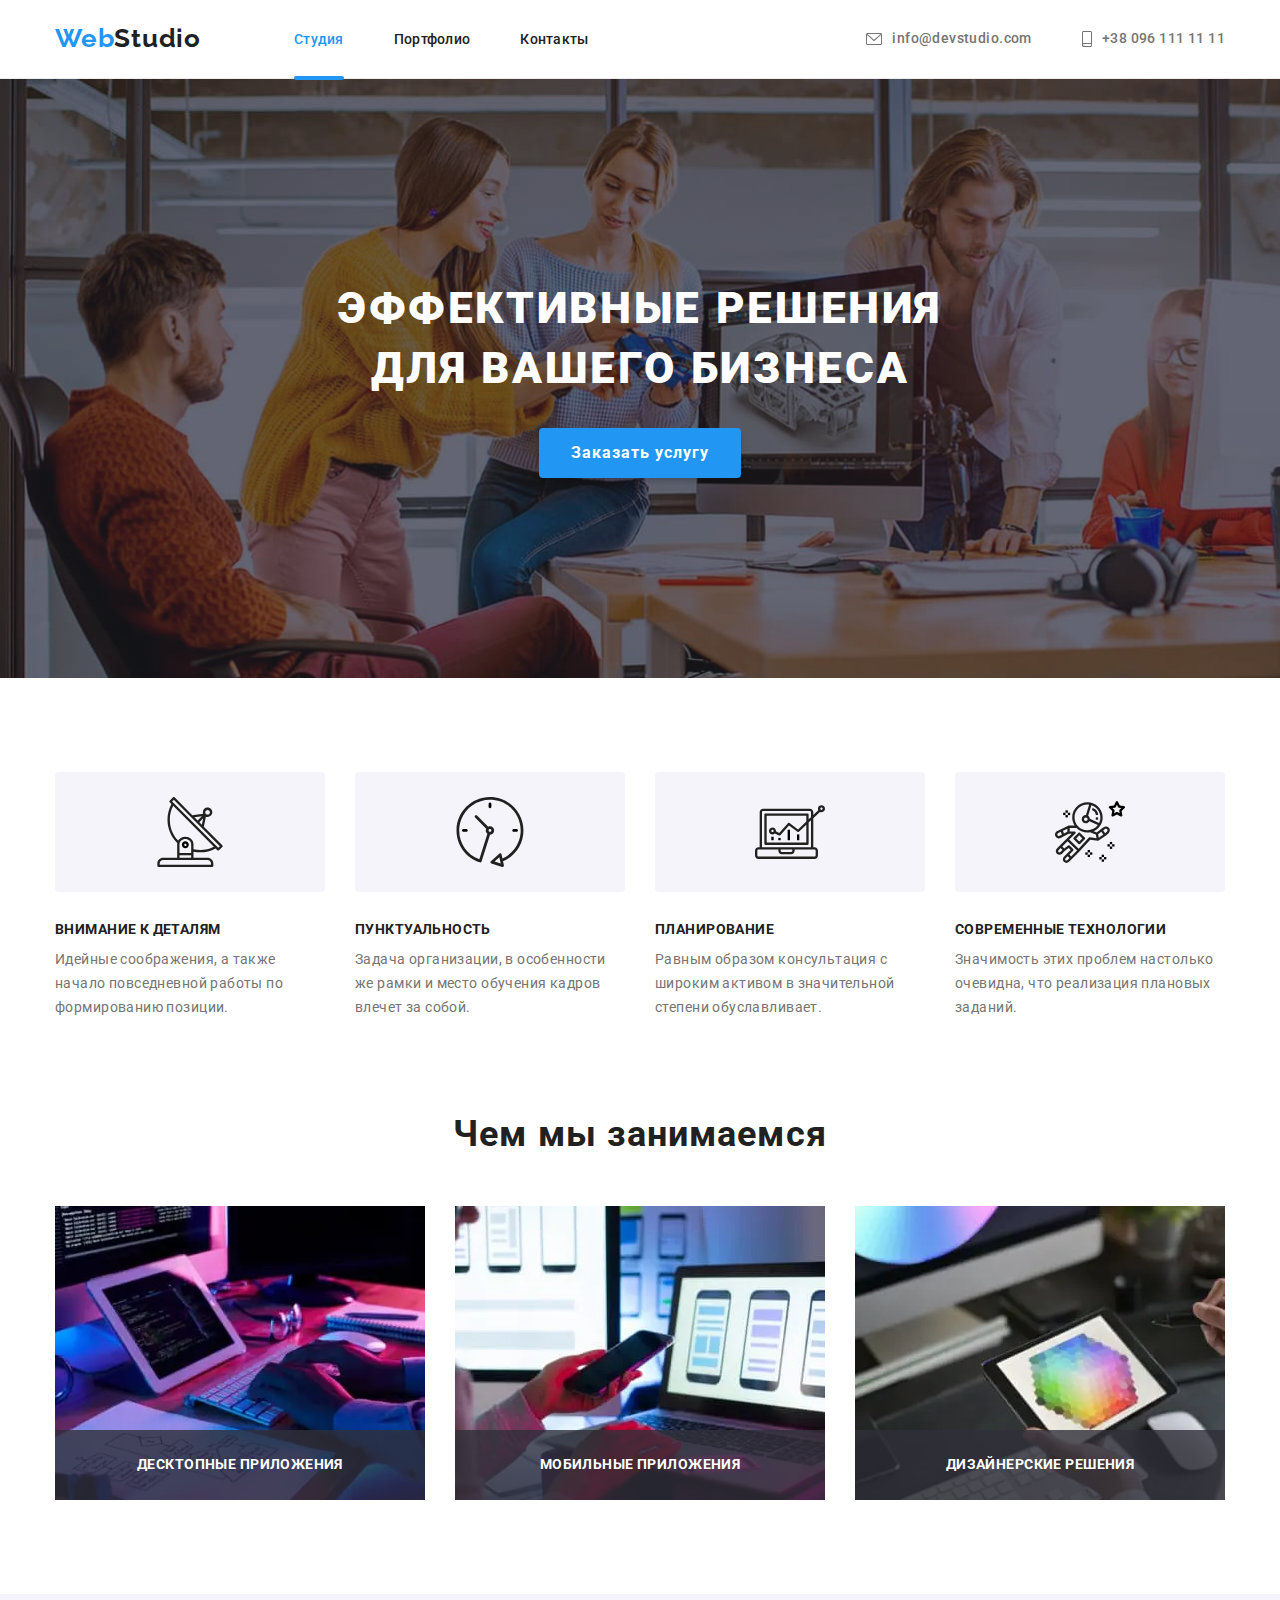
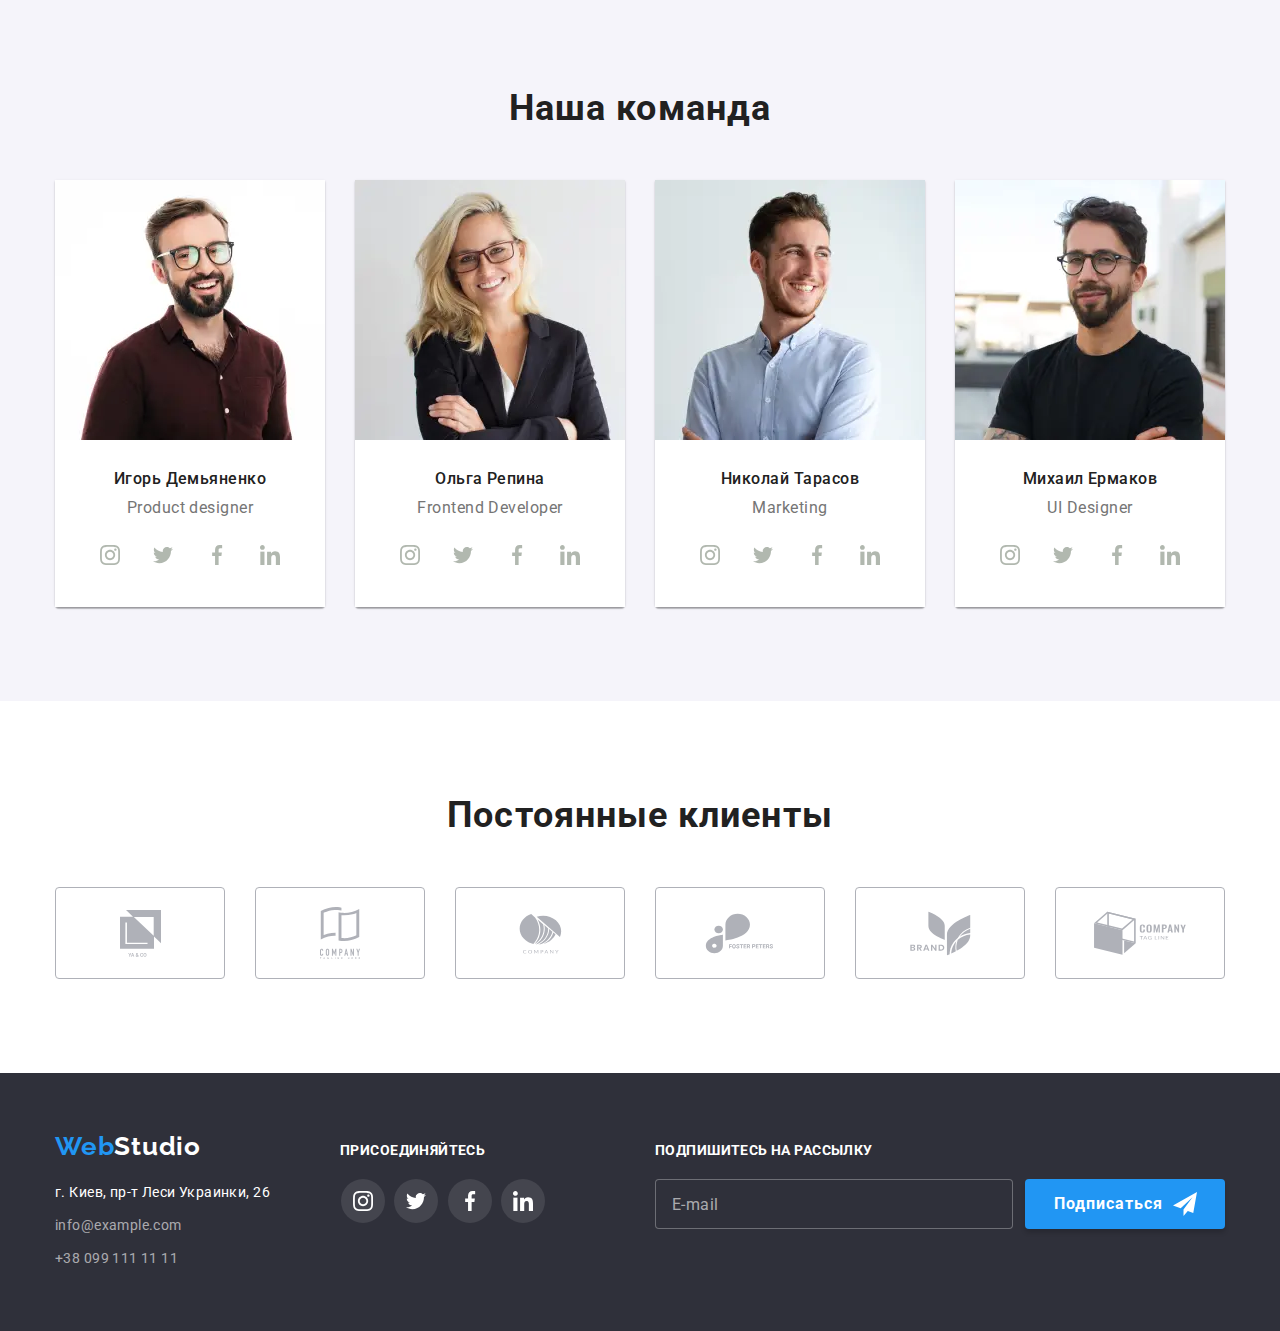
==== commit 2d0d4d4e: "добавляет адаптив изо" ====
--- a/index.html
+++ b/index.html
@@ -16,7 +16,7 @@
     /> -->
     <!-- <link rel="stylesheet" href="./css/styles.css" /> -->
 
-    <link rel="stylesheet" href="/css/main.min.css" />
+    <link rel="stylesheet" href="./css/main.min.css" />
   </head>
   <body>
     <!-- =========== section header ============== -->
@@ -43,6 +43,7 @@
             </li>
           </ul>
         </nav>
+
         <ul class="list section-header__contacts">
           <li class="section-header__item">
             <a
@@ -65,6 +66,67 @@
             >
           </li>
         </ul>
+        <button type="button" class="burger-btn" data-menu-open>
+          <svg class="burger-btn__icon">
+            <use href="./images/icons/sprite.svg#icon-burger-btn"></use>
+          </svg>
+        </button>
+      </div>
+
+      <div class="mob-menu" data-menu>
+        <div class="conteiner mob-menu__conteiner">
+          <button class="mob-menu__close-btn" data-menu-close>
+            <svg class="mob-menu__close-icon">
+              <use href="./images/icons/sprite.svg#icon-close-x"></use>
+            </svg>
+          </button>
+
+          <ul class="mob-menu__list list">
+            <li class="mob-menu__item">
+              <a href="./index.html" class="mob-menu__link link">Студия</a>
+            </li>
+            <li class="mob-menu__item">
+              <a href="./portfolio.html" class="mob-menu__link link"
+                >Портфолио</a
+              >
+            </li>
+            <li class="mob-menu__item">
+              <a href="" class="mob-menu__link link">Контакты</a>
+            </li>
+          </ul>
+
+          <div class="mob-menu__contacts-wrapper">
+            <ul class="mob-contacts list">
+              <li class="mob-contacts__item">
+                <a class="mob-contacts__link link" href="tel:+380961111111"
+                  >+38 096 111 11 11</a
+                >
+              </li>
+              <li class="mob-contacts__item">
+                <a
+                  class="mob-contacts__link link"
+                  href="mailto:info@devstudio.com"
+                  >info@devstudio.com</a
+                >
+              </li>
+            </ul>
+
+            <ul class="mob-social list">
+              <li class="mob-social__item">
+                <a href="" class="mob-social__link link">Instagram</a>
+              </li>
+              <li class="mob-social__item">
+                <a href="" class="mob-social__link link">Twitter</a>
+              </li>
+              <li class="mob-social__item">
+                <a href="" class="mob-social__link link">Facebook</a>
+              </li>
+              <li class="mob-social__item">
+                <a href="" class="mob-social__link link">LinkedIn</a>
+              </li>
+            </ul>
+          </div>
+        </div>
       </div>
     </header>
     <!-- =========== end section header ============== -->
@@ -144,58 +206,140 @@
       </section>
 
       <!--=============== section our doing ===================-->
-      <section class="section doing">
+      <section class="section doing work">
         <div class="conteiner doing__conteiner">
           <h2 class="section__title">Чем мы занимаемся</h2>
           <ul class="list doing__list">
             <li class="doing__item">
               <div class="thumb-card">
-                <img
-                  src="./images/note.jpg"
-                  alt="человек верстает сайт на компьютере"
-                  width="370"
-                  height="294"
-                />
+                <picture>
+                  <source
+                    media="(min-width: 1200px)"
+                    srcset="./images/note.webp 1x, ./images/box1@2x.webp 2x"
+                    type="image/webp"
+                  />
+                  <source
+                    media="(min-width: 1200px)"
+                    srcset="./images/note.jpg 1x, ./images/box1@2x.jpg 2x"
+                  />
+
+                  <img
+                    src="#"
+                    alt="человек верстает сайт на компьютере"
+                    width="370"
+                    height="294"
+                  />
+                </picture>
+
                 <p class="thumb-card__overlay">Десктопные приложения</p>
               </div>
             </li>
             <li class="doing__item">
               <div class="thumb-card">
-                <img
-                  src="./images/box2.jpg"
-                  alt="человек оптимизирует сайт для мобильных устройств"
-                  width="370"
-                  height="294"
-                />
+                <picture>
+                  <source
+                    media="(min-width: 1200px)"
+                    srcset="./images/box2.webp 1x, ./images/box2@2x.webp 2x"
+                    type="image/webp"
+                  />
+                  <source
+                    media="(min-width: 1200px)"
+                    srcset="./images/box2.jpg 1x, ./images/box2@2x.jpg 2x"
+                  />
+                  <img
+                    src="#"
+                    alt="человек оптимизирует сайт для мобильных устройств"
+                    width="370"
+                    height="294"
+                  />
+                </picture>
+
                 <p class="thumb-card__overlay">Мобильные приложения</p>
               </div>
             </li>
             <li class="doing__item">
               <div class="thumb-card">
-                <img
-                  src="./images/box3.jpg"
-                  alt="человек выполняет цветокоррекцию на планшете"
-                  width="370"
-                  height="294"
-                />
+                <picture>
+                  <source
+                    media="(min-width: 1200px)"
+                    srcset="./images/box3.webp 1x, ./images/box3@2x.webp 2x"
+                    type="image/webp"
+                  />
+                  <source
+                    media="(min-width: 1200px)"
+                    srcset="./images/box3.jpg 1x, ./images/box3@2x.jpg 2x"
+                  />
+                  <img
+                    src="#"
+                    alt="человек выполняет цветокоррекцию на планшете"
+                    width="370"
+                    height="294"
+                  />
+                </picture>
                 <p class="thumb-card__overlay">Дизайнерские решения</p>
               </div>
             </li>
           </ul>
         </div>
       </section>
+
       <!--========= section our team ==============-->
       <section class="section team">
         <div class="conteiner">
           <h2 class="section__title">Наша команда</h2>
           <ul class="list team__list">
             <li class="team__item">
-              <img
-                src="./images/img.jpg"
-                alt="Фото Игоря Демьяненко"
-                width="270"
-                height="260"
-              />
+              <picture>
+                <source
+                  media="(min-width: 1200px)"
+                  srcset="
+                    ./images/deckstope/team1.webp    1x,
+                    ./images/deckstope/team1@2x.webp 2x
+                  "
+                  type="image/webp"
+                />
+                <source
+                  media="(min-width: 1200px)"
+                  srcset="
+                    ./images/deckstope/team1.jpg    1x,
+                    ./images/deckstope/team1@2x.jpg 2x
+                  "
+                />
+
+                <source
+                  media="(min-width: 768px)"
+                  srcset="
+                    ./images/tablet/team1.webp    1x,
+                    ./images/tablet/team1@2x.webp 2x
+                  "
+                  type="image/webp"
+                />
+                <source
+                  media="(min-width: 768px)"
+                  srcset="
+                    ./images/tablet/team1.jpg    1x,
+                    ./images/tablet/team1@2x.jpg 2x
+                  "
+                />
+
+                <source
+                  media="(min-width: 280px)"
+                  srcset="
+                    ./images/mobile/team1.webp    1x,
+                    ./images/mobile/team1@2x.webp 2x
+                  "
+                  type="image/webp"
+                />
+                <source
+                  media="(min-width: 280px)"
+                  srcset="
+                    ./images/mobile/team1.jpg    1x,
+                    ./images/mobile/team1@2x.jpg 2x
+                  "
+                />
+                <img src="#" alt="Фото Игоря Демьяненко" width="100%" />
+              </picture>
+
               <div class="team__box">
                 <h3 class="team__members">Игорь Демьяненко</h3>
                 <p class="team__description">Product designer</p>
@@ -240,12 +384,57 @@
               </div>
             </li>
             <li class="team__item">
-              <img
-                src="./images/img2.jpg"
-                alt="Фото Ольги Репиной"
-                width="270"
-                height="260"
-              />
+              <picture>
+                <source
+                  media="(min-width: 1200px)"
+                  srcset="
+                    ./images/deckstope/team2.webp    1x,
+                    ./images/deckstope/team2@2x.webp 2x
+                  "
+                  type="image/webp"
+                />
+                <source
+                  media="(min-width: 1200px)"
+                  srcset="
+                    ./images/deckstope/team2.jpg    1x,
+                    ./images/deckstope/team2@2x.jpg 2x
+                  "
+                />
+
+                <source
+                  media="(min-width: 768px)"
+                  srcset="
+                    ./images/tablet/team2.webp    1x,
+                    ./images/tablet/team2@2x.webp 2x
+                  "
+                  type="image/webp"
+                />
+                <source
+                  media="(min-width: 768px)"
+                  srcset="
+                    ./images/tablet/team2.jpg    1x,
+                    ./images/tablet/team2@2x.jpg 2x
+                  "
+                />
+
+                <source
+                  media="(min-width: 280px)"
+                  srcset="
+                    ./images/mobile/team2.webp    1x,
+                    ./images/mobile/team2@2x.webp 2x
+                  "
+                  type="image/webp"
+                />
+                <source
+                  media="(min-width: 280px)"
+                  srcset="
+                    ./images/mobile/team2.jpg    1x,
+                    ./images/mobile/team2@2x.jpg 2x
+                  "
+                />
+                <img src="#" alt="Фото Ольги Репиной" width="100%" />
+              </picture>
+
               <div class="team__box">
                 <h3 class="team__members">Ольга Репина</h3>
                 <p class="team__description">Frontend Developer</p>
@@ -290,12 +479,57 @@
               </div>
             </li>
             <li class="team__item">
-              <img
-                src="./images/img3.jpg"
-                alt="Фото Николая Тарасова"
-                width="270"
-                height="260"
-              />
+              <picture>
+                <source
+                  media="(min-width: 1200px)"
+                  srcset="
+                    ./images/deckstope/team3.webp    1x,
+                    ./images/deckstope/team3@2x.webp 2x
+                  "
+                  type="image/webp"
+                />
+                <source
+                  media="(min-width: 1200px)"
+                  srcset="
+                    ./images/deckstope/team3.jpg    1x,
+                    ./images/deckstope/team3@2x.jpg 2x
+                  "
+                />
+
+                <source
+                  media="(min-width: 768px)"
+                  srcset="
+                    ./images/tablet/team3.webp    1x,
+                    ./images/tablet/team3@2x.webp 2x
+                  "
+                  type="image/webp"
+                />
+                <source
+                  media="(min-width: 768px)"
+                  srcset="
+                    ./images/tablet/team3.jpg    1x,
+                    ./images/tablet/team3@2x.jpg 2x
+                  "
+                />
+
+                <source
+                  media="(min-width: 280px)"
+                  srcset="
+                    ./images/mobile/team3.webp    1x,
+                    ./images/mobile/team3@2x.webp 2x
+                  "
+                  type="image/webp"
+                />
+                <source
+                  media="(min-width: 280px)"
+                  srcset="
+                    ./images/mobile/team3.jpg    1x,
+                    ./images/mobile/team3@2x.jpg 2x
+                  "
+                />
+                <img src="#" alt="Фото Николая Тарасова" width="100%" />
+              </picture>
+
               <div class="team__box">
                 <h3 class="team__members">Николай Тарасов</h3>
                 <p class="team__description">Marketing</p>
@@ -340,12 +574,57 @@
               </div>
             </li>
             <li class="team__item">
-              <img
-                src="./images/img4.jpg"
-                alt="Фото Михаила Ермакова"
-                width="270"
-                height="260"
-              />
+              <picture>
+                <source
+                  media="(min-width: 1200px)"
+                  srcset="
+                    ./images/deckstope/team4.webp    1x,
+                    ./images/deckstope/team4@2x.webp 2x
+                  "
+                  type="image/webp"
+                />
+                <source
+                  media="(min-width: 1200px)"
+                  srcset="
+                    ./images/deckstope/team4.jpg    1x,
+                    ./images/deckstope/team4@2x.jpg 2x
+                  "
+                />
+
+                <source
+                  media="(min-width: 768px)"
+                  srcset="
+                    ./images/tablet/team4.webp    1x,
+                    ./images/tablet/team4@2x.webp 2x
+                  "
+                  type="image/webp"
+                />
+                <source
+                  media="(min-width: 768px)"
+                  srcset="
+                    ./images/tablet/team4.jpg    1x,
+                    ./images/tablet/team4@2x.jpg 2x
+                  "
+                />
+
+                <source
+                  media="(min-width: 280px)"
+                  srcset="
+                    ./images/mobile/team4.webp    1x,
+                    ./images/mobile/team4@2x.webp 2x
+                  "
+                  type="image/webp"
+                />
+                <source
+                  media="(min-width: 280px)"
+                  srcset="
+                    ./images/mobile/team4.jpg    1x,
+                    ./images/mobile/team4@2x.jpg 2x
+                  "
+                />
+                <img src="#" alt="Фото Михаила Ермакова" width="100%" />
+              </picture>
+
               <div class="team__box">
                 <h3 class="team__members">Михаил Ермаков</h3>
                 <p class="team__description">UI Designer</p>
@@ -450,9 +729,8 @@
           </ul>
         </div>
       </section>
-
-      <!-- =========== end Постоянные клиенты========= -->
     </main>
+    <!-- =========== end Постоянные клиенты========= -->
 
     <!--=============== footer ======================-->
 
@@ -466,7 +744,7 @@
           >
           <!--============ address ======================= -->
           <address class="address">
-            <ul class="list">
+            <ul class="list address__list">
               <li class="address__item">
                 <a
                   class="link address__link--map"
@@ -644,5 +922,6 @@
     </div>
 
     <script src="./js/modal.js"></script>
+    <script src="./js/menu.js"></script>
   </body>
 </html>
--- a/css/main.min.css
+++ b/css/main.min.css
@@ -1,4 +1,4 @@
 :root{--brand-color: #2196f3;--hover-bnt: #188ce8;--color-main: #212121;--color-grey: #757575;--color-wight: #ffffff;--font-main: "roboto";--font-logo: "raleway";--bgc: #2f303a;--bgc-lighter: #f5f4fa;--link-address: rgba(255, 255, 255, 0.6)}.visually-hidden{position:absolute;width:1px;height:1px;margin:-1px;border:0;padding:0;clip:rect(0 0 0 0);overflow:hidden}*,::after,::before{box-sizing:border-box}:root{-moz-tab-size:4;tab-size:4}html{line-height:1.15;-webkit-text-size-adjust:100%}body{margin:0}body{font-family:system-ui, -apple-system, "Segoe UI", Roboto, Helvetica, Arial,  sans-serif, "Apple Color Emoji", "Segoe UI Emoji"}hr{height:0;color:inherit}abbr[title]{text-decoration:underline dotted}b,strong{font-weight:bolder}code,kbd,pre,samp{font-family:ui-monospace, SFMono-Regular, Consolas, "Liberation Mono", Menlo,- monospace;font-size:1em}small{font-size:80%}sub,sup{font-size:75%;line-height:0;position:relative;vertical-align:baseline}sub{bottom:-0.25em}sup{top:-0.5em}table{text-indent:0;border-color:inherit}button,input,optgroup,select,textarea{font-family:inherit;font-size:100%;line-height:1.15;margin:0}button,select{text-transform:none}[type="button"],[type="reset"],[type="submit"],button{-webkit-appearance:button}::-moz-focus-inner{border-style:none;padding:0}:-moz-focusring{outline:1px dotted ButtonText}:-moz-ui-invalid{box-shadow:none}legend{padding:0}progress{vertical-align:baseline}::-webkit-inner-spin-button,::-webkit-outer-spin-button{height:auto}[type="search"]{-webkit-appearance:textfield;outline-offset:-2px}::-webkit-search-decoration{-webkit-appearance:none}::-webkit-file-upload-button{-webkit-appearance:button;font:inherit}summary{display:list-item}h1,h2,h3,h4,h5,h6,p{margin-top:0;margin-bottom:0}ul,ol{margin-top:0;margin-bottom:0;padding-left:0}img{display:block}.list{list-style:none}.link{text-decoration:none}body{font-family:var(--font-main),sans-serif;color:var(--color-main);background-color:var(--color-wight)}.section{padding-top:94px;padding-bottom:94px}.conteiner{width:1200px;margin-left:auto;margin-right:auto;padding-left:15px;padding-right:15px}.section__title{text-align:center;font-size:36px;line-height:42px;letter-spacing:0.03em;color:var(--color-main);margin-bottom:50px}.logo{font-family:var(--font-logo),sans-serif;font-weight:700;color:var(--color-main);text-decoration:none;margin-right:93px;font-size:26px;letter-spacing:0.03em}.logo--blue{color:var(--brand-color)}.logo--white{color:var(--color-wight)}.modal-btn{background:#188ce8;box-shadow:0px 4px 4px rgba(0,0,0,0.15);border-radius:4px;padding:10px 32px;border:none;font-weight:bold;font-size:16px;line-height:1.87;cursor:pointer;letter-spacing:0.06em;color:var(--color-wight);background-color:var(--brand-color);transition-property:background-color;transition-duration:250ms;transition-timing-function:cubic-bezier(0.4, 0, 0.2, 1)}.modal-btn:focus,.modal-btn:hover{background-color:var(--hover-bnt)}.social-list{display:flex;justify-content:space-between;margin-top:16px}.social-list__item{width:44px;height:44px}.social-list__link{display:flex;justify-content:center;align-items:center;border-radius:50%;width:100%;height:100%;color:#b1b8af;transition:background-color 250ms cubic-bezier(0.4, 0, 0.2, 1),color 250ms cubic-bezier(0.4, 0, 0.2, 1)}.social-list__link:hover,.social-list__link:focus{color:var(--color-wight);background-color:var(--brand-color)}.social-list__icon{width:20px;height:20px;fill:currentColor}.backdrop{position:fixed;top:0;left:0;width:100vw;height:100vh;background-color:rgba(0,0,0,0.2);opacity:1;visibility:visible;pointer-events:auto;transition:opacity 250ms cubic-bezier(0.4, 0, 0.2, 1),visibility 250ms cubic-bezier(0.4, 0, 0.2, 1)}.backdrop.is-hidden{opacity:0;pointer-events:none;visibility:hidden}.backdrop.is-hidden .modal{transform:translate(-50%, -50%) scale(1.1)}.modal{position:absolute;top:50%;left:50%;width:528px;height:581px;padding:40px 39px 40px 41px;background:var(--color-wight);box-shadow:0px 1px 3px rgba(0,0,0,0.12),0px 1px 1px rgba(0,0,0,0.14),0px 2px 1px rgba(0,0,0,0.2);border-radius:4px;transform:translate(-50%, -50%) scale(1);transition:transform 250ms cubic-bezier(0.4, 0, 0.2, 1)}.close-btn{position:absolute;top:8px;right:8px;width:30px;height:30px;display:flex;align-items:center;justify-content:center;padding:0px;cursor:pointer;background:var(--color-wight);border-radius:50%;border:1px solid rgba(0,0,0,0.1)}.close-btn:hover .close-btn__img,.close-btn:focus .close-btn__img{fill:var(--brand-color);transition:fill 250ms cubic-bezier(0.4, 0, 0.2, 1)}.modal__title{display:block;font-size:20px;line-height:1.15;text-align:center;letter-spacing:0.03em;color:var(--color-main);margin-bottom:12px}.modal__input{width:100%;height:40px;margin:0;margin-bottom:10px;padding-left:42px;display:block;border:1px solid rgba(33,33,33,0.2);border-radius:4px;transition:border-color 250ms cubic-bezier(0.4, 0, 0.2, 1)}.modal__input:focus{outline:none;border-color:var(--brand-color)}.modal__label{display:block;margin-bottom:4px;font-weight:normal;font-size:12px;line-height:1.16;letter-spacing:0.01em;color:var(--color-grey)}.modal__icon-box{position:relative}.modal__icon{display:inline-block;position:absolute;top:50%;left:15px;transform:translateY(-50%);transition:fill 250ms cubic-bezier(0.4, 0, 0.2, 1)}.modal__input:focus+.modal__icon{fill:var(--brand-color)}.modal__comment{width:100%;height:120px;padding:12px 16px;margin-bottom:20px;border:1px solid rgba(33,33,33,0.2);border-radius:4px;resize:none;font-size:12px;line-height:1.16;letter-spacing:0.01em}.modal__comment::placeholder{color:rgba(117,117,117,0.5)}.checkbox{display:flex;align-items:center;font-weight:normal;font-size:14px;line-height:1.71;letter-spacing:0.03em;color:var(--color-grey)}.checkbox__input{position:absolute;width:1px;height:1px;margin:-1px;border:0;padding:0;clip:rect(0 0 0 0);overflow:hidden}.modal__link{color:var(--brand-color)}.checkbox__icon{display:inline-block;width:16px;height:15px;border:2px solid var(--color-main);border-radius:2px;margin-right:7px;margin-left:13px;cursor:pointer;transition:border 250ms cubic-bezier(0.4, 0, 0.2, 1)}.checkbox__input:checked+.checkbox__icon{background-color:var(--brand-color);border-color:var(--brand-color);background-image:url(../images/icons/check.svg);background-size:contain;background-origin:border-box;transition:background-color 250ms cubic-bezier(0.4, 0, 0.2, 1)}.checkbox__input:focus+.checkbox__icon{border:2px solid var(--brand-color)}.modal__btn-submit{display:block;padding-top:10px;padding-bottom:10px;width:200px;margin:0 auto;cursor:pointer;margin-top:30px;background-color:var(--brand-color);box-shadow:0px 4px 4px rgba(0,0,0,0.15);border-radius:4px;border-color:transparent;letter-spacing:0.06em;font-weight:bold;font-size:16px;line-height:1.87;color:var(--color-wight);transition:background-color 250ms cubic-bezier(0.4, 0, 0.2, 1)}.modal__btn-submit:hover,.modal__btn-submit:focus{background-color:var(--hover-bnt)}.section-header{padding-top:25px;padding-bottom:25px;border-bottom:1px solid #ececec}.section-header__conteiner{display:flex;align-items:center}.menu__list{display:flex;align-items:center}.menu__item{position:relative}.menu__item:not(:last-child){margin-right:50px}.menu__link{color:var(--color-main);font-size:14px;font-weight:500;line-height:1.14;letter-spacing:0.02em;transition:color 250ms cubic-bezier(0.4, 0, 0.2, 1)}.menu__link:hover,.menu__link:focus{color:var(--brand-color)}.menu__link--current{color:var(--brand-color)}.menu__link--current::after{content:"";display:block;position:absolute;width:100%;height:4px;background-color:var(--brand-color);left:0;top:46px;border-radius:2px}.section-header__contacts{display:flex;margin-left:auto}.section-header__item:not(:last-child){margin-right:50px}.section-header__link{font-size:14px;font-weight:500;line-height:1.71;letter-spacing:0.03em;color:var(--color-grey);display:inline-flex;align-items:center;transition-property:color;transition-duration:250ms;transition-timing-function:cubic-bezier(0.4, 0, 0.2, 1)}.section-header__link:hover,.section-header__link:focus{color:var(--brand-color)}.section-header__icon{margin-right:10px;fill:menu__link--currentColor}.section-hero{text-align:center;padding-top:200px;padding-bottom:200px;max-width:1600px;margin:0px auto;background-image:linear-gradient(rgba(47,48,58,0.4), rgba(47,48,58,0.4)),url(../images/bg-hero.jpg);background-color:#c4c4c4}.section-hero__conteiner{width:696px;margin-left:auto;margin-right:auto}.section-hero__title{font-weight:900;font-size:44px;line-height:1.36;letter-spacing:0.06em;text-transform:uppercase;color:var(--color-wight);margin-bottom:30px}.features{padding-bottom:0}.features__icon{width:70px;height:70px}.features__box{display:flex;justify-content:center;align-items:center;margin-bottom:30px;width:270px;height:120px;background-color:var(--bgc-lighter);border-radius:4px}.features__list{display:flex;margin-top:-30px;margin-left:-30px}.features__item{margin-top:30px;margin-left:30px;flex-basis:calc(100% / 3 - 30px)}.features__title{font-size:14px;line-height:1.14;letter-spacing:0.03em;text-transform:uppercase;color:var(--color-main);margin-bottom:10px}.features__description{font-size:14px;line-height:1.71;letter-spacing:0.03em;color:var(--color-grey)}.doing__list{display:flex;margin-left:-30px;margin-top:-30px}.doing__item{margin-left:30px;margin-top:30px;flex-basis:calc(100% / 3 - 30px)}.thumb-card{position:relative}.thumb-card__overlay{display:flex;position:absolute;left:0;bottom:0;width:100%;height:70px;background-color:rgba(47,48,58,0.8);padding:27px;justify-content:center;font-size:14px;font-weight:bold;line-height:1.14;letter-spacing:0.03em;text-transform:uppercase;color:var(--color-wight)}.doing__conteiner{padding-top:0}.team{background-color:var(--bgc-lighter)}.team__list{display:flex;margin-top:-30px;margin-left:-30px}.team__item{margin-top:30px;margin-left:30px;flex-basis:calc(100% / 3 - 30px);box-shadow:0px 1px 3px rgba(0,0,0,0.12),0px 1px 1px rgba(0,0,0,0.14),0px 2px 1px rgba(0,0,0,0.2);border-radius:0px 0px 4px 4px}.team__box{padding-top:30px;padding-bottom:30px;padding-left:32px;padding-right:32px;background:var(--color-wight)}.team__members{font-weight:500;font-size:16px;line-height:1.18;text-align:center;letter-spacing:0.03em;color:var(--color-main);margin-bottom:10px}.team__description{font-size:16px;line-height:1.18;text-align:center;letter-spacing:0.03em;color:var(--color-grey)}.clients__list{display:flex;justify-content:space-between;align-items:center;margin-top:50px}.clients__item{display:flex;width:170px;height:92px}.clients__link{display:flex;justify-content:center;align-items:center;width:100%;height:100%;color:#afb1b8;border:1px solid #afb1b8;border-radius:4px;transition:color 250ms cubic-bezier(0.4, 0, 0.2, 1),border-color 250ms cubic-bezier(0.4, 0, 0.2, 1)}.clients__link:hover,.clients__link:focus{color:var(--brand-color);border-color:var(--brand-color)}.clients__icon{fill:currentColor}.footer{background-color:var(--bgc);padding-top:60px;padding-bottom:60px}.footer__logo{display:inline-block;margin-bottom:20px;margin-right:auto}.address{font-style:normal}.address__item{margin-bottom:9px}.address__link{font-size:14px;line-height:1.71;letter-spacing:0.03em;color:var(--link-address);transition:color 250ms cubic-bezier(0.4, 0, 0.2, 1)}.address__link:hover,.address__link:focus{color:var(--bgc-lighter)}.address__link--map{font-size:14px;line-height:1.71;letter-spacing:0.03em;color:var(--color-wight);transition:color 250ms cubic-bezier(0.4, 0, 0.2, 1)}.address__link--map:hover,.address__link--map:focus{color:var(--bgc-lighter)}.footer__conteiner{display:flex;align-items:baseline}.social-box{display:block;width:206px;height:80px;margin-left:70px}.footer__subtitle{display:block;margin-bottom:20px;color:var(--color-wight);font-size:14px;line-height:1.14;letter-spacing:0.03em;text-transform:uppercase;margin-bottom:20px}.social-list__link--footer{color:var(--color-wight);background-color:rgba(255,255,255,0.1)}.footer__form{display:flex}.footer__form-box{width:570px;height:86px;margin-left:auto}.footer__input{width:358px;height:50px;padding:15px 16px;border:1px solid rgba(255,255,255,0.3);border-radius:4px;color:rgba(255,255,255,0.6);background-color:var(--bgc);transition:drop-shadow 250ms cubic-bezier(0.4, 0, 0.2, 1),border-color 250ms cubic-bezier(0.4, 0, 0.2, 1)}.footer__input::placeholder{font-size:16px;line-height:1.25;letter-spacing:0.03em;color:rgba(255,255,255,0.6)}.footer__input:focus,.footer__input:hover{outline:none;border-color:var(--brand-color);filter:drop-shadow(0px 4px 4px rgba(0,0,0,0.15))}.footer__icon{width:24px;height:24px;margin-left:10px}.footer__btn{width:200px;height:50px;padding:10px 28px 10px 29px;margin-left:12px;font-weight:bold;font-size:16px;line-height:1.87;display:flex;align-items:center;text-align:center;cursor:pointer;letter-spacing:0.06em;color:var(--color-wight);background-color:var(--brand-color);box-shadow:0px 4px 4px rgba(0,0,0,0.15);border-radius:4px;border:transparent;transition:background-color 250ms cubic-bezier(0.4, 0, 0.2, 1)}.footer__btn:hover,.footer__btn:focus{background-color:var(--hover-bnt)}.filter{display:flex;flex-wrap:wrap;margin-bottom:50px;justify-content:center}.filter__item:not(:last-child){margin-right:8px}.filter__btn{background-color:var(--bgc-lighter);font-weight:500;font-size:16px;line-height:1.62;letter-spacing:0.03em;color:var(--color-main);cursor:pointer;border:none;border-radius:4px;padding:6px 22px;transition:color 250ms cubic-bezier(0.4, 0, 0.2, 1),background-color 250ms cubic-bezier(0.4, 0, 0.2, 1),box-shadow 250ms cubic-bezier(0.4, 0, 0.2, 1)}.filter__btn:focus,.filter__btn:hover{background-color:var(--brand-color);color:var(--color-wight);box-shadow:0px 3px 1px rgba(0,0,0,0.1),0px 1px 2px rgba(0,0,0,0.08),0px 2px 2px rgba(0,0,0,0.12)}.card__list{display:flex;flex-wrap:wrap;margin-top:-30px;margin-left:-30px}.card__box{padding:20px 24px;background:var(--color-wight);border-bottom:1px solid #eeeeee;border-left:1px solid #eeeeee;border-right:1px solid #eeeeee}.card__item{margin-top:30px;margin-left:30px;flex-basis:calc(100% / 3 - 30px);transition:box-shadow 250ms cubic-bezier(0.4, 0, 0.2, 1)}.card__item:hover{box-shadow:0px 1px 1px rgba(0,0,0,0.12),0px 4px 4px rgba(0,0,0,0.06),1px 4px 6px rgba(0,0,0,0.16)}.card__title{font-size:18px;line-height:2;letter-spacing:0.06em;color:var(--color-main)}.card__descrip{font-size:16px;line-height:1.87;letter-spacing:0.03em;color:var(--color-grey)}.card__link{display:block}.card__thumb{position:relative;overflow:hidden}.card__overlay{background-color:rgba(33,150,243,0.9);font-size:18px;line-height:1.56;padding:63px 24px;letter-spacing:0.03em;color:var(--color-wight);position:absolute;top:0;left:0;width:100%;height:100%;overflow:auto;transform:translateY(101%);transition:transform 250ms cubic-bezier(0.4, 0, 0.2, 1)}.card__item:hover .card__overlay,.card__link:focus .card__overlay{transform:translateY(0)}
+ monospace;font-size:1em}small{font-size:80%}sub,sup{font-size:75%;line-height:0;position:relative;vertical-align:baseline}sub{bottom:-0.25em}sup{top:-0.5em}table{text-indent:0;border-color:inherit}button,input,optgroup,select,textarea{font-family:inherit;font-size:100%;line-height:1.15;margin:0}button,select{text-transform:none}[type="button"],[type="reset"],[type="submit"],button{-webkit-appearance:button}::-moz-focus-inner{border-style:none;padding:0}:-moz-focusring{outline:1px dotted ButtonText}:-moz-ui-invalid{box-shadow:none}legend{padding:0}progress{vertical-align:baseline}::-webkit-inner-spin-button,::-webkit-outer-spin-button{height:auto}[type="search"]{-webkit-appearance:textfield;outline-offset:-2px}::-webkit-search-decoration{-webkit-appearance:none}::-webkit-file-upload-button{-webkit-appearance:button;font:inherit}summary{display:list-item}h1,h2,h3,h4,h5,h6,p{margin-top:0;margin-bottom:0}ul,ol{margin-top:0;margin-bottom:0;padding-left:0}img{display:block}.list{list-style:none}.link{text-decoration:none}body{font-family:var(--font-main),sans-serif;color:var(--color-main);background-color:var(--color-wight)}.section{padding-top:60px;padding-bottom:60px}@media screen and (min-width: 1200px){.section{padding-top:94px;padding-bottom:94px}}.conteiner{width:100%;padding-left:15px;padding-right:15px}@media screen and (min-width: 480px){.conteiner{margin-left:auto;margin-right:auto;max-width:480px}}@media screen and (min-width: 768px){.conteiner{max-width:768px}}@media screen and (min-width: 1200px){.conteiner{max-width:1200px}}.section__title{text-align:center;font-size:28px;line-height:1.17;letter-spacing:0.03em;color:var(--color-main);margin-bottom:30px}@media screen and (min-width: 1200px){.section__title{font-size:36px;line-height:1.16;margin-bottom:50px}}.logo{font-family:var(--font-logo),sans-serif;font-weight:700;color:var(--color-main);text-decoration:none;font-size:24px;line-height:1.16;letter-spacing:0.03em}@media screen and (min-width: 1200px){.logo{font-size:26px;line-height:1.07;margin-right:93px}}.logo--blue{color:var(--brand-color)}.logo--white{color:var(--color-wight)}.modal-btn{background:#188ce8;box-shadow:0px 4px 4px rgba(0,0,0,0.15);border-radius:4px;padding:10px 32px;border:none;font-weight:bold;font-size:16px;line-height:1.87;cursor:pointer;letter-spacing:0.06em;color:var(--color-wight);background-color:var(--brand-color);transition-property:background-color;transition-duration:250ms;transition-timing-function:cubic-bezier(0.4, 0, 0.2, 1)}.modal-btn:focus,.modal-btn:hover{background-color:var(--hover-bnt)}.social-list{display:flex;justify-content:space-between;margin-top:16px;max-width:204px;margin-left:auto;margin-right:auto}.social-list__item{width:44px;height:44px}.social-list__link{display:flex;justify-content:center;align-items:center;border-radius:50%;width:100%;height:100%;color:#b1b8af;transition:background-color 250ms cubic-bezier(0.4, 0, 0.2, 1),color 250ms cubic-bezier(0.4, 0, 0.2, 1)}.social-list__link:hover,.social-list__link:focus{color:var(--color-wight);background-color:var(--brand-color)}.social-list__icon{width:20px;height:20px;fill:currentColor}.backdrop{position:fixed;top:0;left:0;width:100vw;height:100vh;background-color:rgba(0,0,0,0.2);opacity:1;visibility:visible;pointer-events:auto;transition:opacity 250ms cubic-bezier(0.4, 0, 0.2, 1),visibility 250ms cubic-bezier(0.4, 0, 0.2, 1)}.backdrop.is-hidden{opacity:0;pointer-events:none;visibility:hidden}.backdrop.is-hidden .modal{transform:translate(-50%, -50%) scale(1.1)}.modal{position:absolute;top:50%;left:50%;width:100%;max-height:100%;padding:40px 39px 40px 41px;background:var(--color-wight);box-shadow:0px 1px 3px rgba(0,0,0,0.12),0px 1px 1px rgba(0,0,0,0.14),0px 2px 1px rgba(0,0,0,0.2);border-radius:4px;transform:translate(-50%, -50%) scale(1);transition:transform 250ms cubic-bezier(0.4, 0, 0.2, 1)}@media screen and (orientation: landscape) and (max-width: 800px){.modal{overflow:auto}}@media screen and (min-width: 480px){.modal{width:450px;height:609px}}@media screen and (min-width: 1200px){.modal{width:528px;height:581px}}.close-btn{position:absolute;top:8px;right:8px;width:30px;height:30px;display:flex;align-items:center;justify-content:center;padding:0px;cursor:pointer;background:var(--color-wight);border-radius:50%;border:1px solid rgba(0,0,0,0.1)}.close-btn:hover .close-btn__img,.close-btn:focus .close-btn__img{fill:var(--brand-color);transition:fill 250ms cubic-bezier(0.4, 0, 0.2, 1)}.modal__title{display:block;font-size:20px;line-height:1.5;text-align:center;letter-spacing:0.03em;color:var(--color-main);margin-bottom:12px}@media screen and (min-width: 1200px){.modal__title{font-size:20px;line-height:1.15}}.modal__input{width:100%;height:40px;margin:0;margin-bottom:10px;padding-left:42px;display:block;border:1px solid rgba(33,33,33,0.2);border-radius:4px;transition:border-color 250ms cubic-bezier(0.4, 0, 0.2, 1)}.modal__input:focus{outline:none;border-color:var(--brand-color)}.modal__label{display:block;margin-bottom:4px;font-weight:normal;font-size:12px;line-height:1.16;letter-spacing:0.01em;color:var(--color-grey)}.modal__icon-box{position:relative}.modal__icon{display:inline-block;position:absolute;top:50%;left:15px;transform:translateY(-50%);transition:fill 250ms cubic-bezier(0.4, 0, 0.2, 1)}.modal__input:focus+.modal__icon{fill:var(--brand-color)}.modal__comment{width:100%;height:120px;padding:12px 16px;margin-bottom:20px;border:1px solid rgba(33,33,33,0.2);border-radius:4px;resize:none;font-size:12px;line-height:1.16;letter-spacing:0.01em}.modal__comment::placeholder{color:rgba(117,117,117,0.5)}.checkbox{display:flex;align-items:center;font-weight:normal;font-size:10px;line-height:1.16;letter-spacing:0.03em;color:var(--color-grey)}@media screen and (min-width: 480px){.checkbox{font-size:12px;line-height:1.16}}@media screen and (min-width: 1200px){.checkbox{font-size:14px;line-height:1.71}}.checkbox__input{position:absolute;width:1px;height:1px;margin:-1px;border:0;padding:0;clip:rect(0 0 0 0);overflow:hidden}.modal__link{color:var(--brand-color)}.checkbox__icon{display:inline-block;width:16px;height:15px;border:2px solid var(--color-main);border-radius:2px;margin-right:7px;cursor:pointer;transition:border 250ms cubic-bezier(0.4, 0, 0.2, 1)}@media screen and (min-width: 1200px){.checkbox__icon{margin-left:13px}}.checkbox__input:checked+.checkbox__icon{background-color:var(--brand-color);border-color:var(--brand-color);background-image:url(../images/icons/check.svg);background-size:contain;background-origin:border-box;transition:background-color 250ms cubic-bezier(0.4, 0, 0.2, 1)}.checkbox__input:focus+.checkbox__icon{border:2px solid var(--brand-color)}.modal__btn-submit{display:block;padding-top:10px;padding-bottom:10px;width:200px;margin:0 auto;cursor:pointer;margin-top:30px;background-color:var(--brand-color);box-shadow:0px 4px 4px rgba(0,0,0,0.15);border-radius:4px;border-color:transparent;letter-spacing:0.06em;font-weight:bold;font-size:16px;line-height:1.87;color:var(--color-wight);transition:background-color 250ms cubic-bezier(0.4, 0, 0.2, 1)}.modal__btn-submit:hover,.modal__btn-submit:focus{background-color:var(--hover-bnt)}.section-header{border-bottom:1px solid #ececec}.section-header__conteiner{display:flex;align-items:center}@media screen and (max-width: 767px){.section-header__conteiner{justify-content:space-between}}@media screen and (min-width: 768px) and (max-width: 1199px){.section-header__conteiner{justify-content:space-between}}@media screen and (max-width: 767px){.section-header{padding-top:10px;padding-bottom:10px}}@media screen and (min-width: 768px){.section-header{padding-top:21px;padding-bottom:21px}}@media screen and (min-width: 1200px){.section-header{padding-top:25px;padding-bottom:25px}}@media screen and (max-width: 767px){.mob-menu__conteiner{height:100vh;display:flex;flex-direction:column;justify-content:space-between}}@media screen and (min-width: 768px){.mob-menu{display:none}}@media screen and (max-width: 767px){.mob-menu{transition:opacity 500ms linear;transform:translate(-140%);pointer-events:none;transition:transform 250ms linear;position:fixed;top:0;left:0;z-index:100;width:100vw;height:100vh;background-color:var(--color-wight);box-shadow:0px 4px 8px rgba(0,0,0,0.04),0px 2px 4px rgba(0,0,0,0.08),0px 1px 3px rgba(0,0,0,0.16)}.mob-menu.is-open{pointer-events:auto;transform:translate(0)}.mob-menu__conteiner{position:relative;padding:48px 25px}.mob-menu__close-btn{position:absolute;top:10px;right:15px;background-color:transparent;border:none;padding:0;line-height:0;cursor:pointer}.mob-menu__close-btn:hover .mob-menu__close-icon,.mob-menu__close-btn:focus .mob-menu__close-icon{fill:var(--brand-color)}.mob-menu__close-icon{width:40px;height:40px;fill:var(--color-main);transition:fill 250ms cubic-bezier(0.4, 0, 0.2, 1)}.mob-menu__item:not(:last-child){margin-bottom:32px}.mob-menu__link{font-weight:500;font-size:40px;line-height:1.17;letter-spacing:0.02em;color:var(--color-main);transition:color 250ms cubic-bezier(0.4, 0, 0.2, 1)}.mob-menu__link:hover,.mob-menu__link:focus{color:var(--brand-color)}}.mob-menu .mob-contacts{margin-bottom:64px}.mob-menu .mob-contacts__item:not(:last-child){margin-bottom:32px}.mob-menu .mob-contacts__link{font-weight:500;font-size:24px;line-height:1.16;letter-spacing:0.02em;color:var(--color-grey);transition:color 250ms cubic-bezier(0.4, 0, 0.2, 1),font-size 250ms cubic-bezier(0.4, 0, 0.2, 1)}.mob-menu .mob-contacts__link:hover,.mob-menu .mob-contacts__link:focus{color:var(--brand-color);font-size:34px;line-height:1.17;letter-spacing:0.02em}.mob-menu .mob-social{display:flex}@media screen and (max-width: 400px){.mob-menu .mob-social{flex-wrap:wrap}.mob-menu .mob-social__item:nth-child(-n+2){margin-bottom:10px}}.mob-menu .mob-social__item:not(:last-child)::after{content:"";width:0px;height:22px;border:1px solid rgba(33,33,33,0.2);transform:rotate(90deg);margin-right:10px;margin-left:10px}.mob-menu .mob-social__link{font-style:normal;font-weight:500;font-size:18px;line-height:1.22;color:var(--brand-color);transition:color 250ms cubic-bezier(0.4, 0, 0.2, 1)}@media screen and (max-width: 767px){.burger-btn{background-color:transparent;border:none;padding:0;line-height:0;cursor:pointer}.burger-btn__icon{width:40px;height:40px;fill:var(--color-main);transition:fill 250ms cubic-bezier(0.4, 0, 0.2, 1)}}.burger-btn:hover .burger-btn__icon,.burger-btn:focus .burger-btn__icon{fill:var(--brand-color)}@media screen and (min-width: 768px){.burger-btn{display:none}}.burger-btn:hover .burger-btn__icon,.burger-btn:focus .burger-btn__icon{fill:var(--brand-color)}@media screen and (max-width: 767px){.menu{display:none}}.menu__list{display:flex;align-items:center}.menu__item{position:relative}.menu__item:not(:last-child){margin-right:50px}.menu__link{color:var(--color-main);font-size:14px;font-weight:500;line-height:1.14;letter-spacing:0.02em;transition:color 250ms cubic-bezier(0.4, 0, 0.2, 1)}.menu__link:hover,.menu__link:focus{color:var(--brand-color)}.menu__link--current{color:var(--brand-color)}.menu__link--current::after{content:"";display:block;position:absolute;width:100%;height:4px;background-color:var(--brand-color);left:0;top:46px;border-radius:2px}@media screen and (max-width: 1199px){.menu__link--current::after{top:50px}}@media screen and (max-width: 767px){.section-header__contacts{display:none}}@media screen and (min-width: 1200px){.section-header__contacts{display:flex;margin-left:auto}}@media screen and (min-width: 768px) and (max-width: 1199px){.section-header__item:not(:last-child){margin-bottom:10px}}@media screen and (min-width: 1200px){.section-header__item:not(:last-child){margin-right:50px}}.section-header__link{font-size:12px;font-weight:500;line-height:1.16;letter-spacing:0.03em;color:var(--color-grey);display:inline-flex;align-items:center;transition-property:color;transition-duration:250ms;transition-timing-function:cubic-bezier(0.4, 0, 0.2, 1)}.section-header__link:hover,.section-header__link:focus{color:var(--brand-color)}@media screen and (min-width: 1200px){.section-header__link{font-size:14px;line-height:1.71}}.section-header__icon{margin-right:10px;fill:currentColor}.section-hero{text-align:center;padding-top:118px;padding-bottom:118px;margin:0px auto;max-width:1600px;background-size:cover;background-color:#c4c4c4;background-image:linear-gradient(rgba(47,48,58,0.4), rgba(47,48,58,0.4)),url(../../images/mobile/bg-main.jpg)}@media screen and (min-device-pixel-ratio: 2) and (min-width: 280px), (-webkit-min-device-pixel-ratio: 2) and (min-width: 280px), (min-resolution: 192dpi) and (min-width: 280px), (min-resolution: 2dppx) and (min-width: 280px){.section-hero{background-image:linear-gradient(rgba(47,48,58,0.4), rgba(47,48,58,0.4)),url("../../images/mobile/bg-main@2x.jpg")}}@media screen and (min-width: 768px){.section-hero{background-image:linear-gradient(rgba(47,48,58,0.4), rgba(47,48,58,0.4)),url("../../images/tablet/bg-main.jpg")}}@media screen and (min-device-pixel-ratio: 2) and (min-width: 768px), (-webkit-min-device-pixel-ratio: 2) and (min-width: 768px), (min-resolution: 192dpi) and (min-width: 768px), (min-resolution: 2dppx) and (min-width: 768px){.section-hero{background-image:linear-gradient(rgba(47,48,58,0.4), rgba(47,48,58,0.4)),url("../../images/tablet/bg-main@2x.jpg")}}@media screen and (min-width: 1200px){.section-hero{padding-top:200px;padding-bottom:200px;background-image:linear-gradient(rgba(47,48,58,0.4), rgba(47,48,58,0.4)),url("../../images/deckstope/bg-main.jpg")}}@media screen and (min-device-pixel-ratio: 2) and (min-width: 1200px), (-webkit-min-device-pixel-ratio: 2) and (min-width: 1200px), (min-resolution: 192dpi) and (min-width: 1200px), (min-resolution: 2dppx) and (min-width: 1200px){.section-hero{background-image:linear-gradient(rgba(47,48,58,0.4), rgba(47,48,58,0.4)),url("../../images/deckstope/bg-main@2x.jpg")}}.section-hero__conteiner{margin-left:auto;margin-right:auto}@media screen and (min-width: 480px){.section-hero__conteiner{width:360px}}@media screen and (min-width: 1200px){.section-hero__conteiner{width:696px}}.section-hero__title{font-weight:900;font-size:26px;line-height:1.62;letter-spacing:0.06em;text-transform:uppercase;color:var(--color-wight);margin-bottom:30px}@media screen and (min-width: 1200px){.section-hero__title{font-size:44px;line-height:1.36}}@media screen and (min-width: 1200px){.features{padding-bottom:0}}.features__icon{width:70px;height:70px}.features__box{display:flex;justify-content:center;align-items:center;margin-bottom:30px;height:120px;background-color:var(--bgc-lighter);border-radius:4px}.features__list{margin-top:-30px}@media screen and (min-width: 768px){.features__list{display:flex;flex-wrap:wrap;margin-left:-30px}}@media screen and (min-width: 1200px){.features__list{display:flex}}.features__item{width:100%;margin-top:30px}@media screen and (min-width: 768px){.features__item{flex-basis:calc(100% / 2 - 30px);margin-left:30px}}@media screen and (min-width: 1200px){.features__item{flex-basis:calc(100% / 4 - 30px)}}.features__title{text-align:center;font-size:14px;line-height:1.14;letter-spacing:0.03em;text-transform:uppercase;color:var(--color-main);margin-bottom:10px}@media screen and (min-width: 768px){.features__title{text-align:left}}.features__description{font-size:14px;line-height:1.71;letter-spacing:0.03em;color:var(--color-grey)}.doing__list{display:flex;margin-left:-30px;margin-top:-30px}.doing__item{margin-left:30px;margin-top:30px;flex-basis:calc(100% / 3 - 30px)}.thumb-card{position:relative}.thumb-card__overlay{display:flex;position:absolute;left:0;bottom:0;width:100%;height:70px;background-color:rgba(47,48,58,0.8);padding:27px;justify-content:center;font-size:14px;font-weight:bold;line-height:1.14;letter-spacing:0.03em;text-transform:uppercase;color:var(--color-wight)}.doing__conteiner{padding-top:0}@media screen and (max-width: 1199px){.work{display:none}}.team{background-color:var(--bgc-lighter)}.team__list{text-align:center;margin-top:-30px}@media screen and (min-width: 768px){.team__list{display:flex;flex-wrap:wrap;margin-left:-30px}}@media screen and (min-width: 1200px){.team__list{display:flex}}.team__item{width:100%;margin-top:30px;box-shadow:0px 1px 3px rgba(0,0,0,0.12),0px 1px 1px rgba(0,0,0,0.14),0px 2px 1px rgba(0,0,0,0.2);border-radius:0px 0px 4px 4px}@media screen and (min-width: 768px){.team__item{flex-basis:calc(100% / 2 - 30px);margin-left:30px}}@media screen and (min-width: 1200px){.team__item{flex-basis:calc(100% / 4 - 30px)}}.team__box{padding-top:24px;padding-bottom:24px;padding-left:32px;padding-right:32px;background:var(--color-wight)}@media screen and (min-width: 1200px){.team__box{padding-top:30px;padding-bottom:30px}}.team__members{font-weight:500;font-size:16px;line-height:1.18;text-align:center;letter-spacing:0.03em;color:var(--color-main);margin-bottom:10px}.team__description{font-size:16px;line-height:1.18;text-align:center;letter-spacing:0.03em;color:var(--color-grey)}.clients__list{display:flex;flex-wrap:wrap;align-items:center;margin-top:-30px;margin-left:-30px}@media screen and (min-width: 1200px){.clients__list{margin-top:-50px;flex-wrap:nowrap}}.clients__item{display:flex;width:100%;height:92px;margin-top:30px;margin-left:30px;flex-basis:calc(100% / 2 - 30px)}@media screen and (min-width: 768px){.clients__item{flex-basis:calc(100% / 3 - 30px)}}@media screen and (min-width: 1200px){.clients__item{flex-basis:calc(100% / 4 - 30px);margin-top:50px}}.clients__link{display:flex;justify-content:center;align-items:center;width:100%;height:100%;color:#afb1b8;border:1px solid #afb1b8;border-radius:4px;transition:color 250ms cubic-bezier(0.4, 0, 0.2, 1),border-color 250ms cubic-bezier(0.4, 0, 0.2, 1)}.clients__link:hover,.clients__link:focus{color:var(--brand-color);border-color:var(--brand-color)}.clients__icon{fill:currentColor}.footer{background-color:var(--bgc);padding-top:60px;padding-bottom:60px}@media screen and (max-width: 1199px){.footer{text-align:center;padding-bottom:120px;text-align:center}}.footer__logo{display:inline-block;margin-bottom:20px}@media screen and (min-width: 1200px){.footer__logo{margin-right:auto}}.address{font-style:normal}.address__item{margin-bottom:8px}@media screen and (min-width: 1200px){.address__item{margin-bottom:9px}}.address__link{font-size:14px;line-height:0.58;letter-spacing:0.03em;color:var(--link-address);transition:color 250ms cubic-bezier(0.4, 0, 0.2, 1)}.address__link:hover,.address__link:focus{color:var(--bgc-lighter)}@media screen and (min-width: 1200px){.address__link{line-height:1.71}}.address__link--map{font-size:14px;line-height:0.58;letter-spacing:0.03em;color:var(--color-wight);transition:color 250ms cubic-bezier(0.4, 0, 0.2, 1)}.address__link--map:hover,.address__link--map:focus{color:var(--bgc-lighter)}@media screen and (min-width: 1200px){.address__link--map{line-height:1.71}}@media screen and (min-width: 768px) and (max-width: 1199px){.footer__conteiner{display:flex;flex-wrap:wrap;justify-content:space-around}}@media screen and (min-width: 1200px){.footer__conteiner{display:flex;align-items:baseline}}.footer__box{display:flex;flex-direction:column;align-items:center}@media screen and (max-width: 1199px){.footer__box{margin-bottom:60px}}.social-box{display:block;height:80px;width:206px}@media screen and (max-width: 767px){.social-box{margin-bottom:60px;margin-left:auto;margin-right:auto}}@media screen and (min-width: 1200px){.social-box{align-items:baseline;margin-left:70px}}.footer__subtitle{display:block;margin-bottom:20px;color:var(--color-wight);font-size:14px;line-height:0.85;letter-spacing:0.03em;text-transform:uppercase}@media screen and (min-width: 1200px){.footer__subtitle{line-height:1.14}}.social-list__link--footer{color:var(--color-wight);background-color:rgba(255,255,255,0.1)}.footer__form{width:100%;display:flex}@media screen and (max-width: 1199px){.footer__form{flex-direction:column;align-items:center}}.footer__form-box{height:86px;width:100%}@media screen and (min-width: 768px){.footer__form-box{width:450px}}@media screen and (min-width: 1200px){.footer__form-box{width:570px;margin-left:auto}}.footer__label{margin-bottom:20px;width:100%}.footer__input{width:100%;height:50px;padding:15px 16px;border:1px solid rgba(255,255,255,0.3);border-radius:4px;color:rgba(255,255,255,0.6);background-color:var(--bgc);transition:drop-shadow 250ms cubic-bezier(0.4, 0, 0.2, 1),border-color 250ms cubic-bezier(0.4, 0, 0.2, 1)}@media screen and (min-width: 1200px){.footer__input{width:358px}}.footer__input::placeholder{font-size:16px;line-height:1.25;letter-spacing:0.03em;color:rgba(255,255,255,0.6)}.footer__input:focus,.footer__input:hover{outline:none;border-color:var(--brand-color);filter:drop-shadow(0px 4px 4px rgba(0,0,0,0.15))}.footer__icon{width:24px;height:24px;margin-left:10px}.footer__btn{display:flex;align-items:center;text-align:center;cursor:pointer;width:200px;height:50px;padding:10px 28px 10px 29px;font-weight:bold;font-size:16px;line-height:1.87;letter-spacing:0.06em;color:var(--color-wight);background-color:var(--brand-color);box-shadow:0px 4px 4px rgba(0,0,0,0.15);border-radius:4px;border:transparent;transition:background-color 250ms cubic-bezier(0.4, 0, 0.2, 1)}@media screen and (min-width: 1200px){.footer__btn{margin-left:12px}}.footer__btn:hover,.footer__btn:focus{background-color:var(--hover-bnt)}.filter{display:flex;flex-wrap:wrap;justify-content:flex-start;margin-bottom:40px}@media screen and (max-width: 767px){.filter{margin-top:-15px;margin-right:-8px}}@media screen and (min-width: 768px){.filter{justify-content:center;margin-bottom:30px}}@media screen and (min-width: 1200px){.filter{margin-bottom:50px}}@media screen and (max-width: 767px){.filter__item{margin-top:15px;margin-right:8px}}.filter__item:not(:last-child){margin-right:8px}.filter__btn{background-color:var(--bgc-lighter);font-weight:500;font-size:16px;line-height:1.62;letter-spacing:0.03em;color:var(--color-main);cursor:pointer;border:none;border-radius:4px;padding:6px 22px;transition:color 250ms cubic-bezier(0.4, 0, 0.2, 1),background-color 250ms cubic-bezier(0.4, 0, 0.2, 1),box-shadow 250ms cubic-bezier(0.4, 0, 0.2, 1)}.filter__btn:focus,.filter__btn:hover{background-color:var(--brand-color);color:var(--color-wight);box-shadow:0px 3px 1px rgba(0,0,0,0.1),0px 1px 2px rgba(0,0,0,0.08),0px 2px 2px rgba(0,0,0,0.12)}@media screen and (min-width: 768px){.card__list{display:flex;flex-wrap:wrap;margin-top:-30px;margin-left:-30px}}.card__box{padding:20px 24px;background:var(--color-wight);border-bottom:1px solid #eeeeee;border-left:1px solid #eeeeee;border-right:1px solid #eeeeee}@media screen and (min-width: 768px) and (max-width: 1199px){.card__box{flex-grow:1}}.card__item{margin-top:30px;transition:box-shadow 250ms cubic-bezier(0.4, 0, 0.2, 1)}@media screen and (min-width: 768px){.card__item{display:flex;flex-direction:column;margin-left:30px;flex-basis:calc(100% / 2 - 30px)}}@media screen and (min-width: 1200px){.card__item{flex-basis:calc(100% / 3 - 30px)}}.card__item:hover{box-shadow:0px 1px 1px rgba(0,0,0,0.12),0px 4px 4px rgba(0,0,0,0.06),1px 4px 6px rgba(0,0,0,0.16)}.card__title{font-size:18px;line-height:2;letter-spacing:0.06em;color:var(--color-main)}.card__descrip{font-size:16px;line-height:1.87;letter-spacing:0.03em;color:var(--color-grey)}.card__link{display:block}.card__thumb{position:relative;overflow:hidden}.card__overlay{background-color:rgba(33,150,243,0.9);font-size:18px;line-height:1.56;padding:63px 24px;letter-spacing:0.03em;color:var(--color-wight);position:absolute;top:0;left:0;width:100%;height:100%;overflow:auto;transform:translateY(101%);transition:transform 250ms cubic-bezier(0.4, 0, 0.2, 1)}.card__item:hover .card__overlay,.card__link:focus .card__overlay{transform:translateY(0)}
 /*# sourceMappingURL=main.min.css.map */